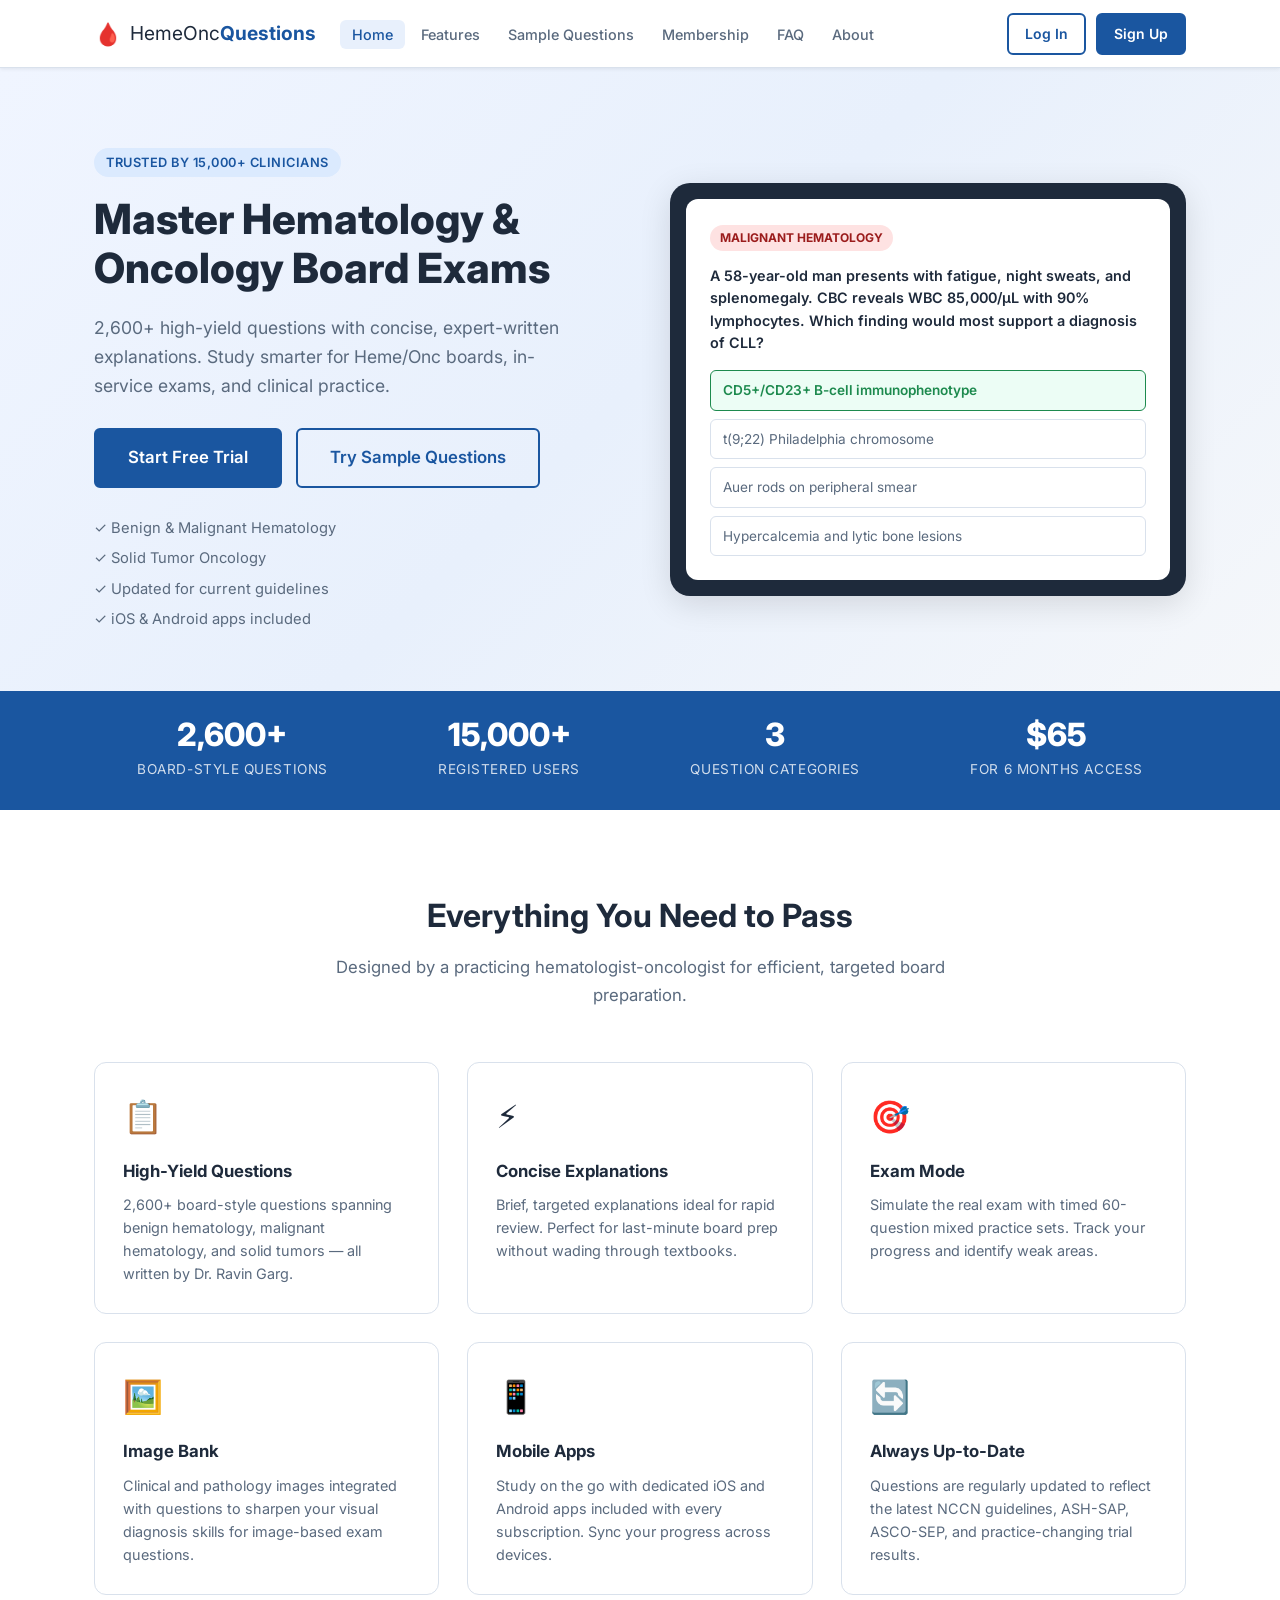
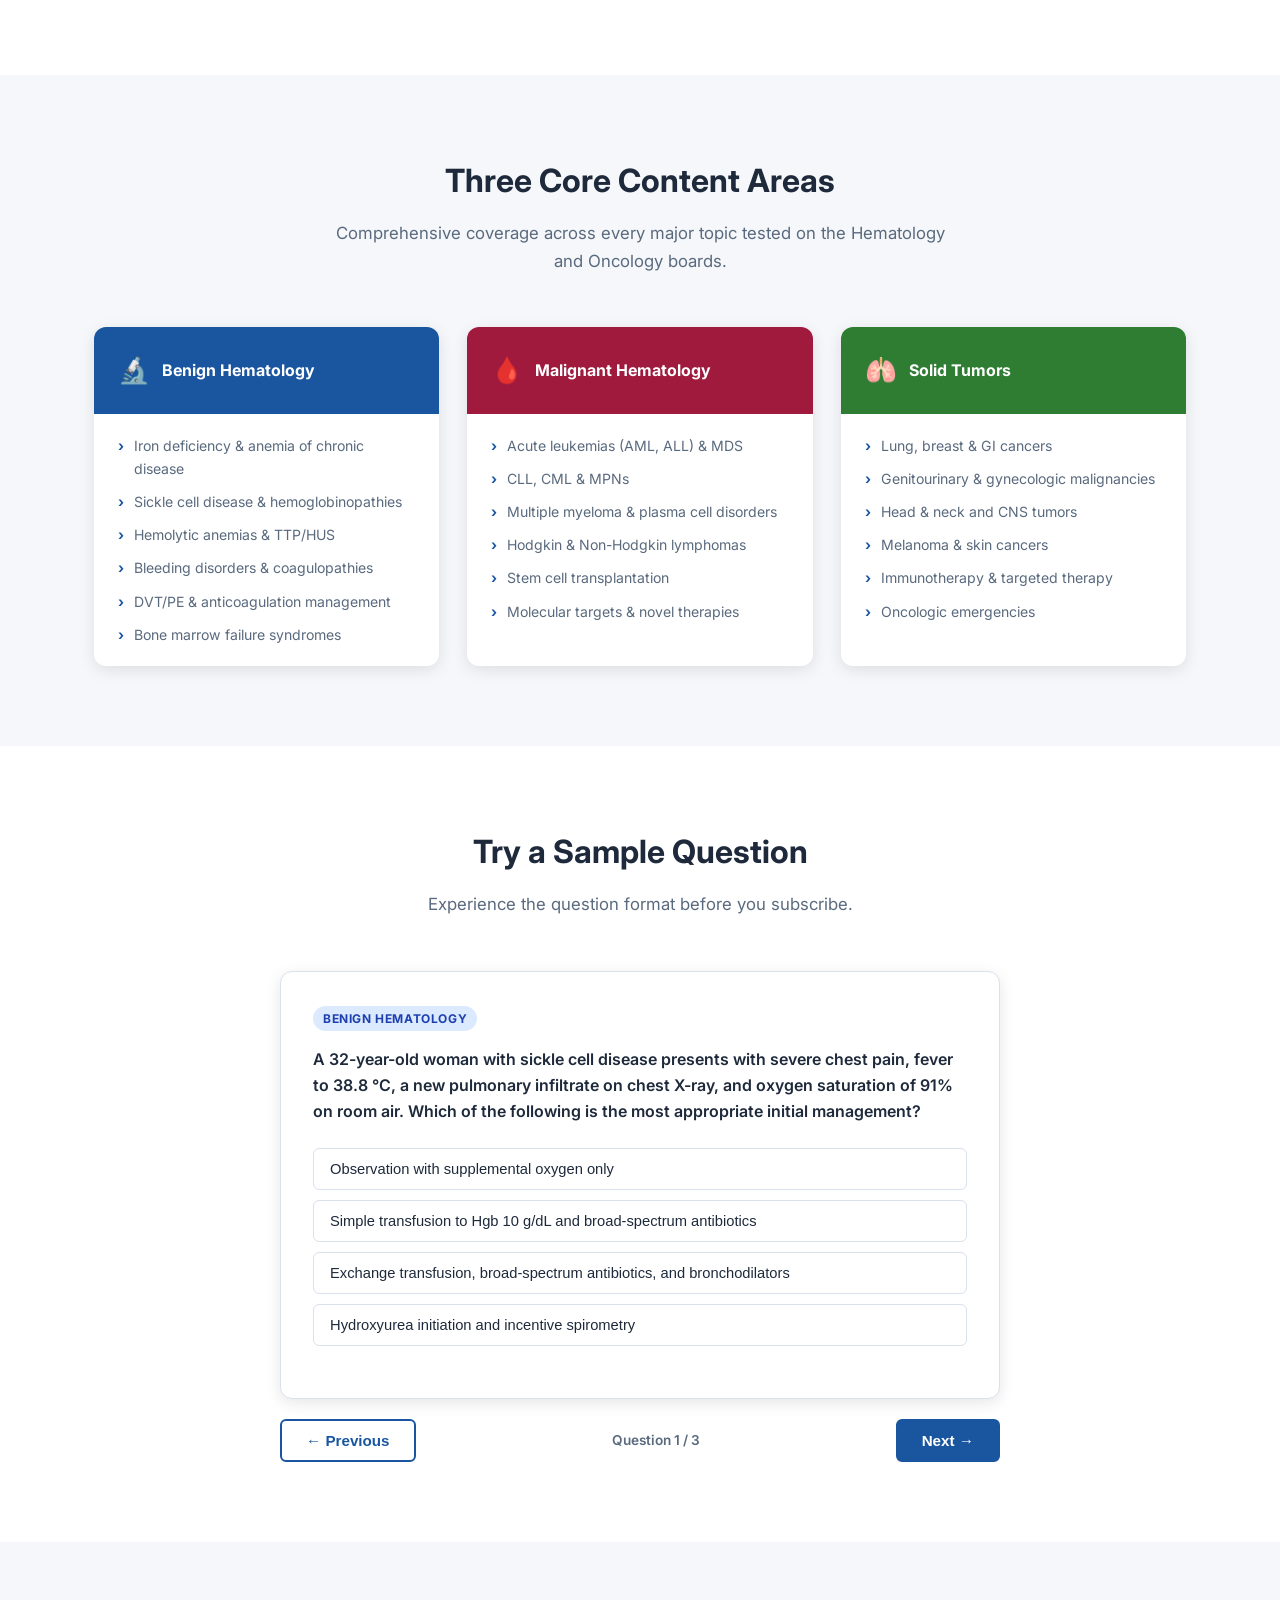
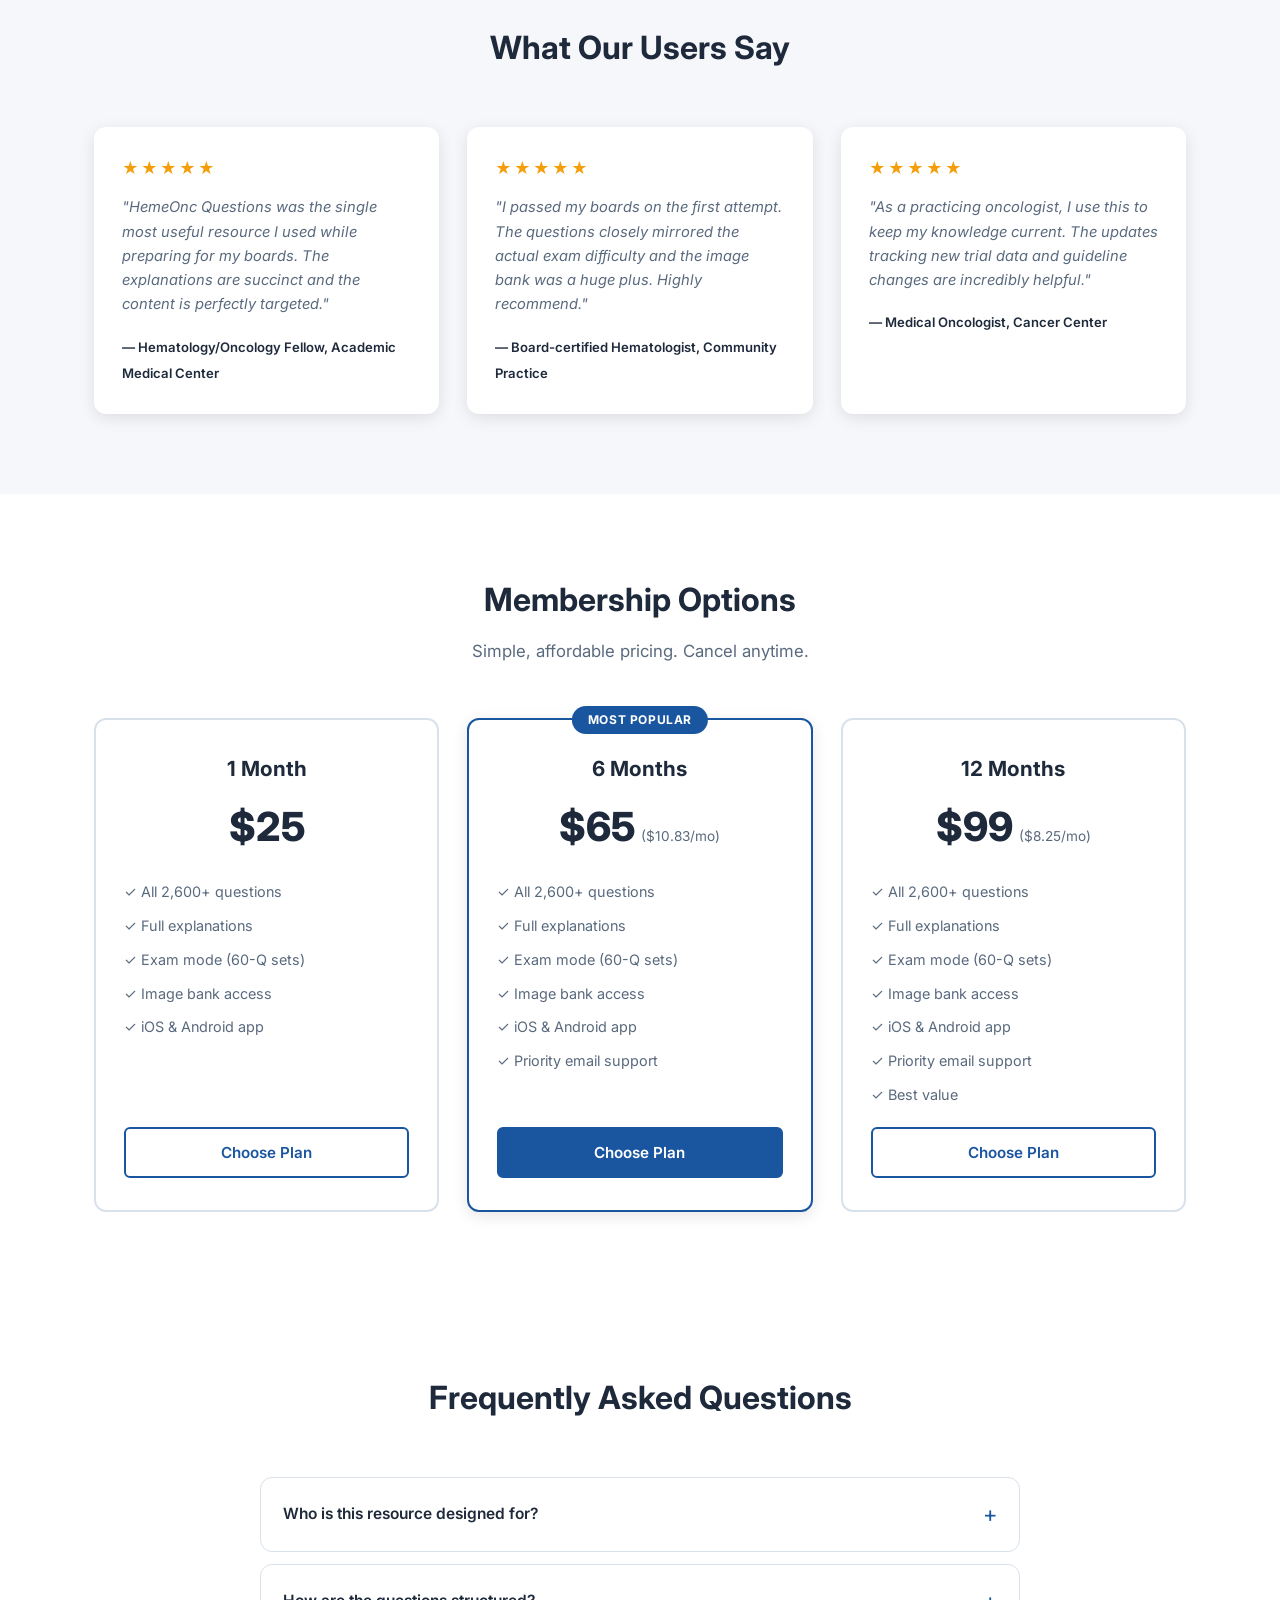
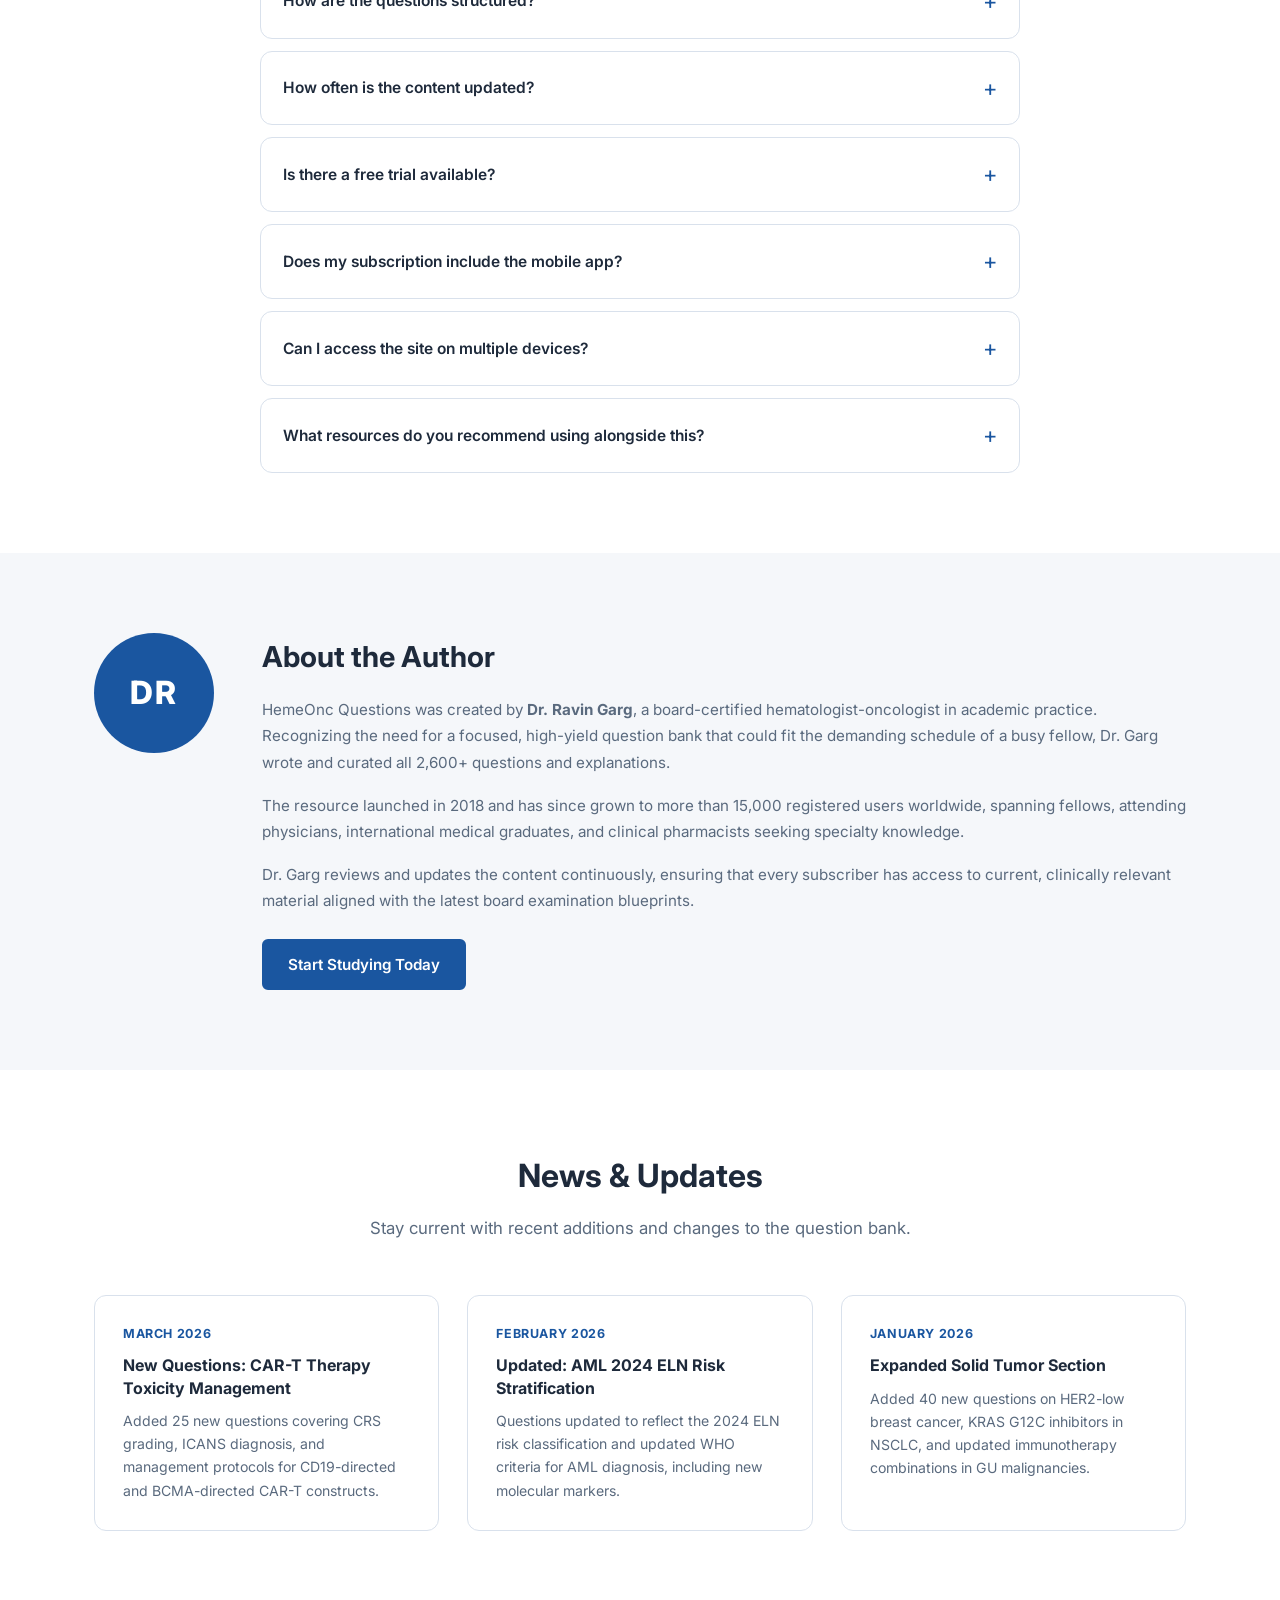
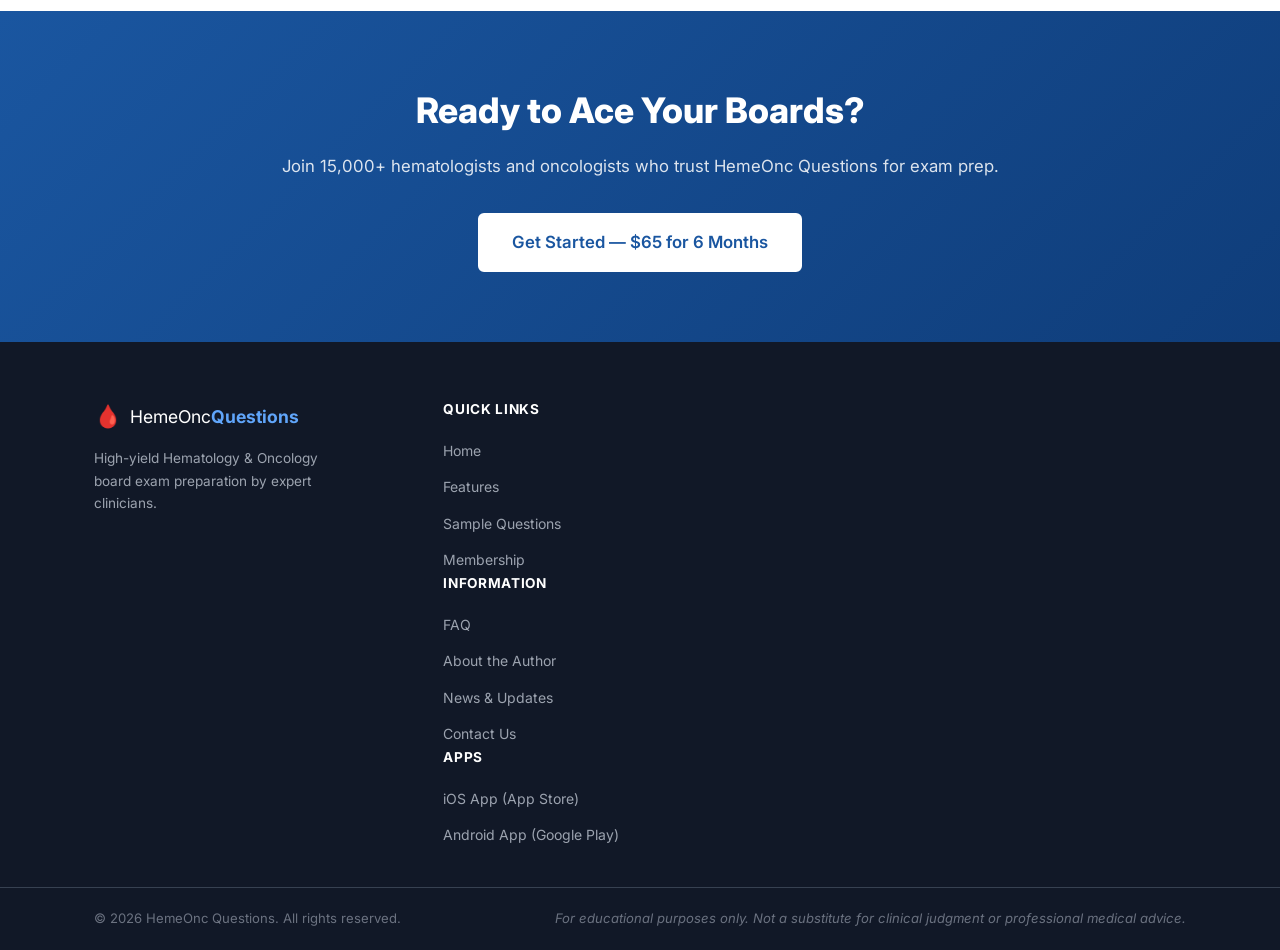
==== index.html @ 936b743a "Build static HemeOnc Questions website (index.html, CSS, JS) Co-authored-by: NARESHARADHYULA <903460" ====
<!DOCTYPE html>
<html lang="en">
<head>
  <meta charset="UTF-8" />
  <meta name="viewport" content="width=device-width, initial-scale=1.0" />
  <meta name="description" content="High-yield Hematology & Oncology board exam questions with concise explanations. Trusted by thousands of fellows and clinicians worldwide." />
  <title>HemeOnc Questions – Board Exam Prep</title>
  <link rel="stylesheet" href="css/styles.css" />
  <link rel="preconnect" href="https://fonts.googleapis.com" />
  <link href="https://fonts.googleapis.com/css2?family=Inter:wght@400;500;600;700&display=swap" rel="stylesheet" />
</head>
<body>

  <!-- ===== NAVIGATION ===== -->
  <header class="site-header" id="site-header">
    <div class="container nav-container">
      <a href="#home" class="logo">
        <span class="logo-icon">🩸</span>
        <span class="logo-text">HemeOnc<strong>Questions</strong></span>
      </a>
      <nav class="main-nav" id="main-nav" aria-label="Main navigation">
        <ul>
          <li><a href="#home" class="nav-link active">Home</a></li>
          <li><a href="#features" class="nav-link">Features</a></li>
          <li><a href="#sample" class="nav-link">Sample Questions</a></li>
          <li><a href="#pricing" class="nav-link">Membership</a></li>
          <li><a href="#faq" class="nav-link">FAQ</a></li>
          <li><a href="#about" class="nav-link">About</a></li>
        </ul>
      </nav>
      <div class="nav-actions">
        <a href="#pricing" class="btn btn-outline btn-sm">Log In</a>
        <a href="#pricing" class="btn btn-primary btn-sm">Sign Up</a>
      </div>
      <button class="hamburger" id="hamburger" aria-label="Toggle navigation" aria-expanded="false">
        <span></span><span></span><span></span>
      </button>
    </div>
  </header>

  <!-- ===== HERO ===== -->
  <section class="hero" id="home">
    <div class="container hero-inner">
      <div class="hero-text">
        <span class="badge">Trusted by 15,000+ clinicians</span>
        <h1>Master Hematology &amp; Oncology Board Exams</h1>
        <p class="hero-sub">
          2,600+ high-yield questions with concise, expert-written explanations.
          Study smarter for Heme/Onc boards, in-service exams, and clinical practice.
        </p>
        <div class="hero-cta">
          <a href="#pricing" class="btn btn-primary btn-lg">Start Free Trial</a>
          <a href="#sample" class="btn btn-outline btn-lg">Try Sample Questions</a>
        </div>
        <ul class="hero-bullets">
          <li>✓ Benign &amp; Malignant Hematology</li>
          <li>✓ Solid Tumor Oncology</li>
          <li>✓ Updated for current guidelines</li>
          <li>✓ iOS &amp; Android apps included</li>
        </ul>
      </div>
      <div class="hero-image">
        <div class="mock-device">
          <div class="mock-screen">
            <div class="mock-question-card">
              <span class="mock-tag">Malignant Hematology</span>
              <p class="mock-q">A 58-year-old man presents with fatigue, night sweats, and splenomegaly. CBC reveals WBC 85,000/μL with 90% lymphocytes. Which finding would most support a diagnosis of CLL?</p>
              <ul class="mock-choices">
                <li class="correct">CD5+/CD23+ B-cell immunophenotype</li>
                <li>t(9;22) Philadelphia chromosome</li>
                <li>Auer rods on peripheral smear</li>
                <li>Hypercalcemia and lytic bone lesions</li>
              </ul>
            </div>
          </div>
        </div>
      </div>
    </div>
  </section>

  <!-- ===== STATS BAR ===== -->
  <div class="stats-bar">
    <div class="container stats-inner">
      <div class="stat-item">
        <span class="stat-num">2,600+</span>
        <span class="stat-label">Board-style questions</span>
      </div>
      <div class="stat-item">
        <span class="stat-num">15,000+</span>
        <span class="stat-label">Registered users</span>
      </div>
      <div class="stat-item">
        <span class="stat-num">3</span>
        <span class="stat-label">Question categories</span>
      </div>
      <div class="stat-item">
        <span class="stat-num">$65</span>
        <span class="stat-label">For 6 months access</span>
      </div>
    </div>
  </div>

  <!-- ===== FEATURES ===== -->
  <section class="section features" id="features">
    <div class="container">
      <div class="section-header">
        <h2>Everything You Need to Pass</h2>
        <p>Designed by a practicing hematologist-oncologist for efficient, targeted board preparation.</p>
      </div>
      <div class="features-grid">
        <div class="feature-card">
          <div class="feature-icon">📋</div>
          <h3>High-Yield Questions</h3>
          <p>2,600+ board-style questions spanning benign hematology, malignant hematology, and solid tumors — all written by Dr. Ravin Garg.</p>
        </div>
        <div class="feature-card">
          <div class="feature-icon">⚡</div>
          <h3>Concise Explanations</h3>
          <p>Brief, targeted explanations ideal for rapid review. Perfect for last-minute board prep without wading through textbooks.</p>
        </div>
        <div class="feature-card">
          <div class="feature-icon">🎯</div>
          <h3>Exam Mode</h3>
          <p>Simulate the real exam with timed 60-question mixed practice sets. Track your progress and identify weak areas.</p>
        </div>
        <div class="feature-card">
          <div class="feature-icon">🖼️</div>
          <h3>Image Bank</h3>
          <p>Clinical and pathology images integrated with questions to sharpen your visual diagnosis skills for image-based exam questions.</p>
        </div>
        <div class="feature-card">
          <div class="feature-icon">📱</div>
          <h3>Mobile Apps</h3>
          <p>Study on the go with dedicated iOS and Android apps included with every subscription. Sync your progress across devices.</p>
        </div>
        <div class="feature-card">
          <div class="feature-icon">🔄</div>
          <h3>Always Up-to-Date</h3>
          <p>Questions are regularly updated to reflect the latest NCCN guidelines, ASH-SAP, ASCO-SEP, and practice-changing trial results.</p>
        </div>
      </div>
    </div>
  </section>

  <!-- ===== CATEGORIES ===== -->
  <section class="section categories bg-light">
    <div class="container">
      <div class="section-header">
        <h2>Three Core Content Areas</h2>
        <p>Comprehensive coverage across every major topic tested on the Hematology and Oncology boards.</p>
      </div>
      <div class="categories-grid">
        <div class="category-card">
          <div class="category-header cat-benign">
            <span class="cat-icon">🔬</span>
            <h3>Benign Hematology</h3>
          </div>
          <ul class="cat-topics">
            <li>Iron deficiency &amp; anemia of chronic disease</li>
            <li>Sickle cell disease &amp; hemoglobinopathies</li>
            <li>Hemolytic anemias &amp; TTP/HUS</li>
            <li>Bleeding disorders &amp; coagulopathies</li>
            <li>DVT/PE &amp; anticoagulation management</li>
            <li>Bone marrow failure syndromes</li>
          </ul>
        </div>
        <div class="category-card">
          <div class="category-header cat-malignant">
            <span class="cat-icon">🩸</span>
            <h3>Malignant Hematology</h3>
          </div>
          <ul class="cat-topics">
            <li>Acute leukemias (AML, ALL) &amp; MDS</li>
            <li>CLL, CML &amp; MPNs</li>
            <li>Multiple myeloma &amp; plasma cell disorders</li>
            <li>Hodgkin &amp; Non-Hodgkin lymphomas</li>
            <li>Stem cell transplantation</li>
            <li>Molecular targets &amp; novel therapies</li>
          </ul>
        </div>
        <div class="category-card">
          <div class="category-header cat-solid">
            <span class="cat-icon">🫁</span>
            <h3>Solid Tumors</h3>
          </div>
          <ul class="cat-topics">
            <li>Lung, breast &amp; GI cancers</li>
            <li>Genitourinary &amp; gynecologic malignancies</li>
            <li>Head &amp; neck and CNS tumors</li>
            <li>Melanoma &amp; skin cancers</li>
            <li>Immunotherapy &amp; targeted therapy</li>
            <li>Oncologic emergencies</li>
          </ul>
        </div>
      </div>
    </div>
  </section>

  <!-- ===== SAMPLE QUIZ ===== -->
  <section class="section sample-quiz" id="sample">
    <div class="container">
      <div class="section-header">
        <h2>Try a Sample Question</h2>
        <p>Experience the question format before you subscribe.</p>
      </div>
      <div class="quiz-wrapper">
        <div class="quiz-card" id="quiz-card">
          <!-- Questions are rendered by JS -->
        </div>
        <div class="quiz-nav">
          <button class="btn btn-outline" id="prev-btn" disabled>← Previous</button>
          <span class="quiz-counter" id="quiz-counter">Question 1 / 3</span>
          <button class="btn btn-primary" id="next-btn">Next →</button>
        </div>
      </div>
    </div>
  </section>

  <!-- ===== TESTIMONIALS ===== -->
  <section class="section testimonials bg-light">
    <div class="container">
      <div class="section-header">
        <h2>What Our Users Say</h2>
      </div>
      <div class="testimonials-grid">
        <div class="testimonial-card">
          <div class="stars">★★★★★</div>
          <p>"HemeOnc Questions was the single most useful resource I used while preparing for my boards. The explanations are succinct and the content is perfectly targeted."</p>
          <cite>— Hematology/Oncology Fellow, Academic Medical Center</cite>
        </div>
        <div class="testimonial-card">
          <div class="stars">★★★★★</div>
          <p>"I passed my boards on the first attempt. The questions closely mirrored the actual exam difficulty and the image bank was a huge plus. Highly recommend."</p>
          <cite>— Board-certified Hematologist, Community Practice</cite>
        </div>
        <div class="testimonial-card">
          <div class="stars">★★★★★</div>
          <p>"As a practicing oncologist, I use this to keep my knowledge current. The updates tracking new trial data and guideline changes are incredibly helpful."</p>
          <cite>— Medical Oncologist, Cancer Center</cite>
        </div>
      </div>
    </div>
  </section>

  <!-- ===== PRICING ===== -->
  <section class="section pricing" id="pricing">
    <div class="container">
      <div class="section-header">
        <h2>Membership Options</h2>
        <p>Simple, affordable pricing. Cancel anytime.</p>
      </div>
      <div class="pricing-grid">
        <div class="pricing-card">
          <div class="pricing-header">
            <h3>1 Month</h3>
            <div class="price"><span class="price-amount">$25</span></div>
          </div>
          <ul class="pricing-features">
            <li>✓ All 2,600+ questions</li>
            <li>✓ Full explanations</li>
            <li>✓ Exam mode (60-Q sets)</li>
            <li>✓ Image bank access</li>
            <li>✓ iOS &amp; Android app</li>
          </ul>
          <a href="#" class="btn btn-outline btn-block">Choose Plan</a>
        </div>
        <div class="pricing-card pricing-featured">
          <div class="pricing-badge">Most Popular</div>
          <div class="pricing-header">
            <h3>6 Months</h3>
            <div class="price">
              <span class="price-amount">$65</span>
              <span class="price-note">($10.83/mo)</span>
            </div>
          </div>
          <ul class="pricing-features">
            <li>✓ All 2,600+ questions</li>
            <li>✓ Full explanations</li>
            <li>✓ Exam mode (60-Q sets)</li>
            <li>✓ Image bank access</li>
            <li>✓ iOS &amp; Android app</li>
            <li>✓ Priority email support</li>
          </ul>
          <a href="#" class="btn btn-primary btn-block">Choose Plan</a>
        </div>
        <div class="pricing-card">
          <div class="pricing-header">
            <h3>12 Months</h3>
            <div class="price">
              <span class="price-amount">$99</span>
              <span class="price-note">($8.25/mo)</span>
            </div>
          </div>
          <ul class="pricing-features">
            <li>✓ All 2,600+ questions</li>
            <li>✓ Full explanations</li>
            <li>✓ Exam mode (60-Q sets)</li>
            <li>✓ Image bank access</li>
            <li>✓ iOS &amp; Android app</li>
            <li>✓ Priority email support</li>
            <li>✓ Best value</li>
          </ul>
          <a href="#" class="btn btn-outline btn-block">Choose Plan</a>
        </div>
      </div>
    </div>
  </section>

  <!-- ===== FAQ ===== -->
  <section class="section faq" id="faq">
    <div class="container">
      <div class="section-header">
        <h2>Frequently Asked Questions</h2>
      </div>
      <div class="faq-list">
        <details class="faq-item">
          <summary>Who is this resource designed for?</summary>
          <p>HemeOnc Questions is designed for hematology/oncology fellows preparing for their boards, residents studying for in-service exams, and practicing clinicians who want to stay current. It is also useful for internal medicine physicians who want to strengthen their hematology and oncology knowledge.</p>
        </details>
        <details class="faq-item">
          <summary>How are the questions structured?</summary>
          <p>Questions are written in a board-style clinical vignette format with four answer choices. Each question is followed by a concise explanation covering the correct answer and key teaching points. Questions are tagged by category (benign hematology, malignant hematology, solid tumors) and difficulty level.</p>
        </details>
        <details class="faq-item">
          <summary>How often is the content updated?</summary>
          <p>The question bank is updated regularly to reflect new FDA approvals, updated NCCN guidelines, ASH/ASCO consensus statements, and landmark clinical trial results. Subscribers always have access to the most current content.</p>
        </details>
        <details class="faq-item">
          <summary>Is there a free trial available?</summary>
          <p>Yes! You can access a selection of sample questions without creating an account. To access the full question bank, choose one of our membership plans above. We do not offer refunds, so we encourage you to try the sample questions first.</p>
        </details>
        <details class="faq-item">
          <summary>Does my subscription include the mobile app?</summary>
          <p>Yes. Every paid subscription includes access to our iOS and Android mobile apps at no extra charge. Simply download the app and log in with your account credentials.</p>
        </details>
        <details class="faq-item">
          <summary>Can I access the site on multiple devices?</summary>
          <p>Yes. Your account can be used on any web browser as well as our mobile apps. Your progress and bookmarks sync across all devices automatically.</p>
        </details>
        <details class="faq-item">
          <summary>What resources do you recommend using alongside this?</summary>
          <p>We recommend using HemeOnc Questions alongside ASCO-SEP, ASH-SAP, and NCCN guidelines for comprehensive board preparation. Our resource is designed to complement these materials with focused, high-yield question practice.</p>
        </details>
      </div>
    </div>
  </section>

  <!-- ===== ABOUT ===== -->
  <section class="section about bg-light" id="about">
    <div class="container about-inner">
      <div class="about-avatar">
        <div class="avatar-circle">DR</div>
      </div>
      <div class="about-text">
        <h2>About the Author</h2>
        <p>
          HemeOnc Questions was created by <strong>Dr. Ravin Garg</strong>, a board-certified hematologist-oncologist
          in academic practice. Recognizing the need for a focused, high-yield question bank that could fit the
          demanding schedule of a busy fellow, Dr. Garg wrote and curated all 2,600+ questions and explanations.
        </p>
        <p>
          The resource launched in 2018 and has since grown to more than 15,000 registered users worldwide,
          spanning fellows, attending physicians, international medical graduates, and clinical pharmacists seeking
          specialty knowledge.
        </p>
        <p>
          Dr. Garg reviews and updates the content continuously, ensuring that every subscriber has access to
          current, clinically relevant material aligned with the latest board examination blueprints.
        </p>
        <a href="#pricing" class="btn btn-primary">Start Studying Today</a>
      </div>
    </div>
  </section>

  <!-- ===== NEWS / UPDATES ===== -->
  <section class="section news" id="news">
    <div class="container">
      <div class="section-header">
        <h2>News &amp; Updates</h2>
        <p>Stay current with recent additions and changes to the question bank.</p>
      </div>
      <div class="news-grid">
        <article class="news-card">
          <span class="news-date">March 2026</span>
          <h3>New Questions: CAR-T Therapy Toxicity Management</h3>
          <p>Added 25 new questions covering CRS grading, ICANS diagnosis, and management protocols for CD19-directed and BCMA-directed CAR-T constructs.</p>
        </article>
        <article class="news-card">
          <span class="news-date">February 2026</span>
          <h3>Updated: AML 2024 ELN Risk Stratification</h3>
          <p>Questions updated to reflect the 2024 ELN risk classification and updated WHO criteria for AML diagnosis, including new molecular markers.</p>
        </article>
        <article class="news-card">
          <span class="news-date">January 2026</span>
          <h3>Expanded Solid Tumor Section</h3>
          <p>Added 40 new questions on HER2-low breast cancer, KRAS G12C inhibitors in NSCLC, and updated immunotherapy combinations in GU malignancies.</p>
        </article>
      </div>
    </div>
  </section>

  <!-- ===== CTA BANNER ===== -->
  <section class="cta-banner">
    <div class="container cta-inner">
      <h2>Ready to Ace Your Boards?</h2>
      <p>Join 15,000+ hematologists and oncologists who trust HemeOnc Questions for exam prep.</p>
      <a href="#pricing" class="btn btn-white btn-lg">Get Started — $65 for 6 Months</a>
    </div>
  </section>

  <!-- ===== FOOTER ===== -->
  <footer class="site-footer">
    <div class="container footer-inner">
      <div class="footer-brand">
        <a href="#home" class="logo">
          <span class="logo-icon">🩸</span>
          <span class="logo-text">HemeOnc<strong>Questions</strong></span>
        </a>
        <p>High-yield Hematology &amp; Oncology board exam preparation by expert clinicians.</p>
      </div>
      <div class="footer-links">
        <div class="footer-col">
          <h4>Quick Links</h4>
          <ul>
            <li><a href="#home">Home</a></li>
            <li><a href="#features">Features</a></li>
            <li><a href="#sample">Sample Questions</a></li>
            <li><a href="#pricing">Membership</a></li>
          </ul>
        </div>
        <div class="footer-col">
          <h4>Information</h4>
          <ul>
            <li><a href="#faq">FAQ</a></li>
            <li><a href="#about">About the Author</a></li>
            <li><a href="#news">News &amp; Updates</a></li>
            <li><a href="#">Contact Us</a></li>
          </ul>
        </div>
        <div class="footer-col">
          <h4>Apps</h4>
          <ul>
            <li><a href="#">iOS App (App Store)</a></li>
            <li><a href="#">Android App (Google Play)</a></li>
          </ul>
        </div>
      </div>
    </div>
    <div class="footer-bottom">
      <div class="container">
        <p>&copy; 2026 HemeOnc Questions. All rights reserved.</p>
        <p class="footer-disclaimer">For educational purposes only. Not a substitute for clinical judgment or professional medical advice.</p>
      </div>
    </div>
  </footer>

  <script src="js/main.js"></script>
</body>
</html>
---- css/styles.css ----
/* =========================================================
   HemeOnc Questions – Main Stylesheet
   ========================================================= */

/* ----- CSS Variables ----- */
:root {
  --color-primary:    #1a56a0;
  --color-primary-dk: #134080;
  --color-accent:     #e8462a;
  --color-bg:         #ffffff;
  --color-bg-light:   #f5f7fa;
  --color-text:       #1e2a3b;
  --color-text-muted: #5a6a7e;
  --color-border:     #d9e1ec;
  --color-success:    #1d8a4e;
  --color-cat-benign:    #1a56a0;
  --color-cat-malignant: #a01a3e;
  --color-cat-solid:     #2e7d32;

  --radius-sm:  6px;
  --radius-md: 12px;
  --radius-lg: 20px;

  --shadow-sm: 0 1px 4px rgba(0,0,0,.08);
  --shadow-md: 0 4px 16px rgba(0,0,0,.10);
  --shadow-lg: 0 8px 32px rgba(0,0,0,.12);

  --font-sans: 'Inter', system-ui, -apple-system, sans-serif;
  --container: 1140px;
  --header-h: 68px;
}

/* ----- Reset & Base ----- */
*, *::before, *::after { box-sizing: border-box; margin: 0; padding: 0; }

html {
  scroll-behavior: smooth;
  scroll-padding-top: var(--header-h);
}

body {
  font-family: var(--font-sans);
  font-size: 16px;
  line-height: 1.65;
  color: var(--color-text);
  background: var(--color-bg);
}

img { max-width: 100%; height: auto; display: block; }
a  { color: var(--color-primary); text-decoration: none; }
a:hover { text-decoration: underline; }
ul { list-style: none; }

/* ----- Utility ----- */
.container {
  max-width: var(--container);
  margin: 0 auto;
  padding: 0 24px;
}
.bg-light { background: var(--color-bg-light); }

.section {
  padding: 80px 0;
}
.section-header {
  text-align: center;
  max-width: 640px;
  margin: 0 auto 52px;
}
.section-header h2 {
  font-size: 2rem;
  font-weight: 700;
  color: var(--color-text);
  margin-bottom: 12px;
}
.section-header p {
  color: var(--color-text-muted);
  font-size: 1.05rem;
}

/* ----- Buttons ----- */
.btn {
  display: inline-block;
  padding: 11px 24px;
  border-radius: var(--radius-sm);
  font-size: 0.95rem;
  font-weight: 600;
  cursor: pointer;
  transition: background .18s, color .18s, border-color .18s, box-shadow .18s;
  border: 2px solid transparent;
  text-decoration: none;
  white-space: nowrap;
}
.btn:hover { text-decoration: none; }

.btn-primary {
  background: var(--color-primary);
  color: #fff;
  border-color: var(--color-primary);
}
.btn-primary:hover {
  background: var(--color-primary-dk);
  border-color: var(--color-primary-dk);
  color: #fff;
}

.btn-outline {
  background: transparent;
  color: var(--color-primary);
  border-color: var(--color-primary);
}
.btn-outline:hover {
  background: var(--color-primary);
  color: #fff;
}

.btn-white {
  background: #fff;
  color: var(--color-primary);
  border-color: #fff;
}
.btn-white:hover {
  background: #e8f0fc;
}

.btn-sm { padding: 7px 16px; font-size: 0.875rem; }
.btn-lg { padding: 14px 32px; font-size: 1.05rem; }
.btn-block { width: 100%; text-align: center; display: block; }

/* ============================================================
   HEADER / NAV
   ============================================================ */
.site-header {
  position: sticky;
  top: 0;
  z-index: 1000;
  height: var(--header-h);
  background: #fff;
  border-bottom: 1px solid var(--color-border);
  box-shadow: var(--shadow-sm);
}

.nav-container {
  display: flex;
  align-items: center;
  height: var(--header-h);
  gap: 24px;
}

/* Logo */
.logo {
  display: flex;
  align-items: center;
  gap: 8px;
  font-size: 1.2rem;
  color: var(--color-text);
  text-decoration: none;
  flex-shrink: 0;
}
.logo:hover { text-decoration: none; }
.logo-icon { font-size: 1.4rem; }
.logo-text strong { color: var(--color-primary); }

/* Nav links */
.main-nav { flex: 1; }
.main-nav ul {
  display: flex;
  gap: 4px;
  align-items: center;
}
.nav-link {
  padding: 6px 12px;
  border-radius: var(--radius-sm);
  font-size: 0.9rem;
  font-weight: 500;
  color: var(--color-text-muted);
  text-decoration: none;
  transition: color .18s, background .18s;
}
.nav-link:hover,
.nav-link.active {
  color: var(--color-primary);
  background: #e8f0fc;
}

.nav-actions {
  display: flex;
  gap: 10px;
  flex-shrink: 0;
}

/* Hamburger */
.hamburger {
  display: none;
  flex-direction: column;
  gap: 5px;
  background: none;
  border: none;
  cursor: pointer;
  padding: 6px;
  margin-left: auto;
}
.hamburger span {
  display: block;
  width: 24px;
  height: 2px;
  background: var(--color-text);
  border-radius: 2px;
  transition: transform .3s, opacity .3s;
}
.hamburger.open span:nth-child(1) { transform: translateY(7px) rotate(45deg); }
.hamburger.open span:nth-child(2) { opacity: 0; }
.hamburger.open span:nth-child(3) { transform: translateY(-7px) rotate(-45deg); }

/* ============================================================
   HERO
   ============================================================ */
.hero {
  padding: 80px 0 60px;
  background: linear-gradient(135deg, #f0f5ff 0%, #e8f0fc 50%, #f5f7fa 100%);
}

.hero-inner {
  display: grid;
  grid-template-columns: 1fr 1fr;
  gap: 60px;
  align-items: center;
}

.hero-text .badge {
  display: inline-block;
  background: #dbeafe;
  color: var(--color-primary);
  font-size: 0.8rem;
  font-weight: 600;
  padding: 4px 12px;
  border-radius: 999px;
  text-transform: uppercase;
  letter-spacing: 0.04em;
  margin-bottom: 18px;
}

.hero-text h1 {
  font-size: 2.6rem;
  font-weight: 800;
  line-height: 1.18;
  color: var(--color-text);
  margin-bottom: 20px;
}

.hero-sub {
  font-size: 1.1rem;
  color: var(--color-text-muted);
  margin-bottom: 28px;
  max-width: 480px;
}

.hero-cta {
  display: flex;
  gap: 14px;
  flex-wrap: wrap;
  margin-bottom: 28px;
}

.hero-bullets {
  display: flex;
  flex-direction: column;
  gap: 6px;
}
.hero-bullets li {
  font-size: 0.92rem;
  color: var(--color-text-muted);
}
.hero-bullets li::before { content: ''; }

/* Mock device */
.mock-device {
  background: #1e2a3b;
  border-radius: var(--radius-lg);
  padding: 16px;
  box-shadow: var(--shadow-lg);
}
.mock-screen {
  background: #fff;
  border-radius: var(--radius-md);
  padding: 24px;
}
.mock-question-card .mock-tag {
  display: inline-block;
  background: #fee2e2;
  color: #9b1c1c;
  font-size: 0.75rem;
  font-weight: 700;
  padding: 3px 10px;
  border-radius: 999px;
  text-transform: uppercase;
  margin-bottom: 14px;
}
.mock-q {
  font-size: 0.9rem;
  font-weight: 600;
  color: var(--color-text);
  margin-bottom: 16px;
  line-height: 1.55;
}
.mock-choices {
  display: flex;
  flex-direction: column;
  gap: 8px;
}
.mock-choices li {
  font-size: 0.85rem;
  padding: 8px 12px;
  border: 1.5px solid var(--color-border);
  border-radius: var(--radius-sm);
  color: var(--color-text-muted);
  cursor: default;
}
.mock-choices li.correct {
  border-color: var(--color-success);
  background: #ecfdf5;
  color: var(--color-success);
  font-weight: 600;
}

/* ============================================================
   STATS BAR
   ============================================================ */
.stats-bar {
  background: var(--color-primary);
  padding: 28px 0;
}
.stats-inner {
  display: flex;
  justify-content: space-around;
  gap: 24px;
  flex-wrap: wrap;
}
.stat-item {
  text-align: center;
  color: #fff;
}
.stat-num {
  display: block;
  font-size: 2rem;
  font-weight: 800;
  line-height: 1;
  margin-bottom: 4px;
}
.stat-label {
  font-size: 0.85rem;
  opacity: 0.8;
  text-transform: uppercase;
  letter-spacing: 0.04em;
}

/* ============================================================
   FEATURES
   ============================================================ */
.features-grid {
  display: grid;
  grid-template-columns: repeat(3, 1fr);
  gap: 28px;
}
.feature-card {
  background: #fff;
  border: 1px solid var(--color-border);
  border-radius: var(--radius-md);
  padding: 28px;
  transition: box-shadow .2s, transform .2s;
}
.feature-card:hover {
  box-shadow: var(--shadow-md);
  transform: translateY(-2px);
}
.feature-icon {
  font-size: 2rem;
  margin-bottom: 14px;
}
.feature-card h3 {
  font-size: 1.05rem;
  font-weight: 700;
  margin-bottom: 8px;
}
.feature-card p {
  font-size: 0.9rem;
  color: var(--color-text-muted);
  line-height: 1.6;
}

/* ============================================================
   CATEGORIES
   ============================================================ */
.categories-grid {
  display: grid;
  grid-template-columns: repeat(3, 1fr);
  gap: 28px;
}
.category-card {
  background: #fff;
  border-radius: var(--radius-md);
  box-shadow: var(--shadow-md);
  overflow: hidden;
}
.category-header {
  display: flex;
  align-items: center;
  gap: 12px;
  padding: 22px 24px;
  color: #fff;
}
.cat-benign    { background: var(--color-cat-benign); }
.cat-malignant { background: var(--color-cat-malignant); }
.cat-solid     { background: var(--color-cat-solid); }
.cat-icon { font-size: 1.6rem; }
.category-header h3 { font-size: 1rem; font-weight: 700; }
.cat-topics {
  padding: 20px 24px;
  display: flex;
  flex-direction: column;
  gap: 10px;
}
.cat-topics li {
  font-size: 0.88rem;
  color: var(--color-text-muted);
  padding-left: 16px;
  position: relative;
}
.cat-topics li::before {
  content: '›';
  position: absolute;
  left: 0;
  color: var(--color-primary);
  font-weight: 700;
}

/* ============================================================
   SAMPLE QUIZ
   ============================================================ */
.quiz-wrapper {
  max-width: 720px;
  margin: 0 auto;
}
.quiz-card {
  background: #fff;
  border: 1px solid var(--color-border);
  border-radius: var(--radius-md);
  padding: 32px;
  box-shadow: var(--shadow-md);
  min-height: 340px;
}

.quiz-category {
  display: inline-block;
  font-size: 0.75rem;
  font-weight: 700;
  text-transform: uppercase;
  letter-spacing: 0.05em;
  padding: 3px 10px;
  border-radius: 999px;
  margin-bottom: 16px;
}
.quiz-question {
  font-size: 1rem;
  font-weight: 600;
  line-height: 1.6;
  color: var(--color-text);
  margin-bottom: 24px;
}
.quiz-choices {
  display: flex;
  flex-direction: column;
  gap: 10px;
  margin-bottom: 20px;
}
.quiz-choice {
  padding: 12px 16px;
  border: 1.5px solid var(--color-border);
  border-radius: var(--radius-sm);
  cursor: pointer;
  font-size: 0.92rem;
  color: var(--color-text);
  text-align: left;
  background: #fff;
  transition: border-color .18s, background .18s;
  width: 100%;
}
.quiz-choice:hover:not(:disabled) {
  border-color: var(--color-primary);
  background: #e8f0fc;
}
.quiz-choice.correct-ans {
  border-color: var(--color-success);
  background: #ecfdf5;
  color: var(--color-success);
  font-weight: 600;
}
.quiz-choice.wrong-ans {
  border-color: var(--color-accent);
  background: #fef2f2;
  color: var(--color-accent);
}
.quiz-explanation {
  background: var(--color-bg-light);
  border-left: 4px solid var(--color-primary);
  border-radius: 0 var(--radius-sm) var(--radius-sm) 0;
  padding: 14px 18px;
  font-size: 0.88rem;
  color: var(--color-text-muted);
  line-height: 1.6;
  display: none;
}
.quiz-explanation.visible { display: block; }

.quiz-nav {
  display: flex;
  align-items: center;
  justify-content: space-between;
  margin-top: 20px;
}
.quiz-counter {
  font-size: 0.85rem;
  font-weight: 600;
  color: var(--color-text-muted);
}

/* ============================================================
   TESTIMONIALS
   ============================================================ */
.testimonials-grid {
  display: grid;
  grid-template-columns: repeat(3, 1fr);
  gap: 28px;
}
.testimonial-card {
  background: #fff;
  border-radius: var(--radius-md);
  padding: 28px;
  box-shadow: var(--shadow-md);
}
.stars {
  color: #f59e0b;
  font-size: 1rem;
  margin-bottom: 14px;
  letter-spacing: 2px;
}
.testimonial-card p {
  font-size: 0.92rem;
  color: var(--color-text-muted);
  font-style: italic;
  margin-bottom: 16px;
  line-height: 1.65;
}
.testimonial-card cite {
  font-size: 0.82rem;
  font-weight: 600;
  color: var(--color-text);
  font-style: normal;
}

/* ============================================================
   PRICING
   ============================================================ */
.pricing-grid {
  display: grid;
  grid-template-columns: repeat(3, 1fr);
  gap: 28px;
  align-items: stretch;
}
.pricing-card {
  background: #fff;
  border: 2px solid var(--color-border);
  border-radius: var(--radius-md);
  padding: 32px 28px;
  position: relative;
  display: flex;
  flex-direction: column;
  gap: 20px;
  transition: box-shadow .2s;
}
.pricing-card:hover { box-shadow: var(--shadow-md); }

.pricing-featured {
  border-color: var(--color-primary);
  box-shadow: var(--shadow-md);
}
.pricing-badge {
  position: absolute;
  top: -14px;
  left: 50%;
  transform: translateX(-50%);
  background: var(--color-primary);
  color: #fff;
  font-size: 0.75rem;
  font-weight: 700;
  text-transform: uppercase;
  letter-spacing: 0.05em;
  padding: 4px 16px;
  border-radius: 999px;
  white-space: nowrap;
}
.pricing-header { text-align: center; }
.pricing-header h3 {
  font-size: 1.3rem;
  font-weight: 700;
  margin-bottom: 8px;
}
.price { display: flex; align-items: baseline; justify-content: center; gap: 6px; }
.price-amount {
  font-size: 2.5rem;
  font-weight: 800;
  color: var(--color-text);
}
.price-note {
  font-size: 0.85rem;
  color: var(--color-text-muted);
}
.pricing-features {
  display: flex;
  flex-direction: column;
  gap: 10px;
  flex: 1;
}
.pricing-features li {
  font-size: 0.9rem;
  color: var(--color-text-muted);
}

/* ============================================================
   FAQ
   ============================================================ */
.faq-list {
  max-width: 760px;
  margin: 0 auto;
  display: flex;
  flex-direction: column;
  gap: 12px;
}
.faq-item {
  background: #fff;
  border: 1px solid var(--color-border);
  border-radius: var(--radius-md);
  overflow: hidden;
}
.faq-item summary {
  padding: 18px 22px;
  font-size: 0.97rem;
  font-weight: 600;
  cursor: pointer;
  display: flex;
  justify-content: space-between;
  align-items: center;
  list-style: none;
  user-select: none;
}
.faq-item summary::-webkit-details-marker { display: none; }
.faq-item summary::after {
  content: '+';
  font-size: 1.4rem;
  font-weight: 400;
  color: var(--color-primary);
  flex-shrink: 0;
  transition: transform .25s;
}
.faq-item[open] summary::after {
  content: '−';
}
.faq-item p {
  padding: 0 22px 18px;
  font-size: 0.9rem;
  color: var(--color-text-muted);
  line-height: 1.7;
  border-top: 1px solid var(--color-border);
  padding-top: 16px;
}

/* ============================================================
   ABOUT
   ============================================================ */
.about-inner {
  display: flex;
  gap: 48px;
  align-items: flex-start;
}
.about-avatar {
  flex-shrink: 0;
}
.avatar-circle {
  width: 120px;
  height: 120px;
  background: var(--color-primary);
  border-radius: 50%;
  display: flex;
  align-items: center;
  justify-content: center;
  font-size: 2rem;
  font-weight: 800;
  color: #fff;
  letter-spacing: 2px;
}
.about-text h2 {
  font-size: 1.8rem;
  font-weight: 700;
  margin-bottom: 16px;
}
.about-text p {
  font-size: 0.95rem;
  color: var(--color-text-muted);
  margin-bottom: 16px;
  line-height: 1.75;
}
.about-text .btn { margin-top: 8px; }

/* ============================================================
   NEWS
   ============================================================ */
.news-grid {
  display: grid;
  grid-template-columns: repeat(3, 1fr);
  gap: 28px;
}
.news-card {
  background: #fff;
  border: 1px solid var(--color-border);
  border-radius: var(--radius-md);
  padding: 28px;
  transition: box-shadow .2s;
}
.news-card:hover { box-shadow: var(--shadow-md); }
.news-date {
  display: block;
  font-size: 0.78rem;
  font-weight: 700;
  text-transform: uppercase;
  letter-spacing: 0.05em;
  color: var(--color-primary);
  margin-bottom: 10px;
}
.news-card h3 {
  font-size: 1rem;
  font-weight: 700;
  margin-bottom: 10px;
  line-height: 1.4;
}
.news-card p {
  font-size: 0.88rem;
  color: var(--color-text-muted);
  line-height: 1.65;
}

/* ============================================================
   CTA BANNER
   ============================================================ */
.cta-banner {
  background: linear-gradient(135deg, var(--color-primary) 0%, #0f3d7a 100%);
  padding: 70px 0;
}
.cta-inner {
  text-align: center;
  color: #fff;
}
.cta-inner h2 {
  font-size: 2.2rem;
  font-weight: 800;
  margin-bottom: 14px;
}
.cta-inner p {
  font-size: 1.05rem;
  opacity: 0.85;
  margin-bottom: 32px;
}

/* ============================================================
   FOOTER
   ============================================================ */
.site-footer {
  background: #111827;
  color: #d1d5db;
}
.footer-inner {
  padding: 56px 24px 40px;
  display: grid;
  grid-template-columns: 1.4fr 1fr 1fr 1fr;
  gap: 40px;
}
.footer-brand .logo {
  color: #fff;
  font-size: 1.1rem;
  margin-bottom: 12px;
  display: inline-flex;
}
.footer-brand .logo-text strong { color: #60a5fa; }
.footer-brand p {
  font-size: 0.85rem;
  color: #9ca3af;
  line-height: 1.65;
  max-width: 240px;
}
.footer-col h4 {
  font-size: 0.85rem;
  font-weight: 700;
  text-transform: uppercase;
  letter-spacing: 0.05em;
  color: #fff;
  margin-bottom: 16px;
}
.footer-col ul { display: flex; flex-direction: column; gap: 10px; }
.footer-col a {
  font-size: 0.875rem;
  color: #9ca3af;
  text-decoration: none;
  transition: color .18s;
}
.footer-col a:hover { color: #fff; }

.footer-bottom {
  border-top: 1px solid #374151;
  padding: 20px 24px;
}
.footer-bottom .container {
  display: flex;
  justify-content: space-between;
  align-items: center;
  flex-wrap: wrap;
  gap: 8px;
}
.footer-bottom p {
  font-size: 0.82rem;
  color: #6b7280;
}
.footer-disclaimer {
  font-style: italic;
}

/* ============================================================
   RESPONSIVE
   ============================================================ */
@media (max-width: 1024px) {
  .features-grid,
  .categories-grid,
  .pricing-grid,
  .testimonials-grid,
  .news-grid {
    grid-template-columns: repeat(2, 1fr);
  }
  .footer-inner {
    grid-template-columns: 1fr 1fr;
  }
  .hero-inner {
    gap: 40px;
  }
}

@media (max-width: 768px) {
  :root { --header-h: 60px; }

  .section { padding: 56px 0; }
  .section-header h2 { font-size: 1.7rem; }

  /* Nav */
  .main-nav {
    display: none;
    position: absolute;
    top: var(--header-h);
    left: 0;
    right: 0;
    background: #fff;
    border-bottom: 1px solid var(--color-border);
    padding: 16px 24px;
    box-shadow: var(--shadow-md);
  }
  .main-nav.open {
    display: block;
  }
  .main-nav ul {
    flex-direction: column;
    gap: 4px;
  }
  .nav-actions { display: none; }
  .hamburger { display: flex; }

  /* Hero */
  .hero-inner {
    grid-template-columns: 1fr;
  }
  .hero-text h1 { font-size: 2rem; }
  .mock-device { display: none; }

  /* Grids */
  .features-grid,
  .categories-grid,
  .pricing-grid,
  .testimonials-grid,
  .news-grid {
    grid-template-columns: 1fr;
  }

  /* About */
  .about-inner { flex-direction: column; align-items: center; text-align: center; }
  .about-text .btn { width: 100%; text-align: center; }

  /* Stats */
  .stats-inner { gap: 20px; }
  .stat-num { font-size: 1.6rem; }

  /* Footer */
  .footer-inner {
    grid-template-columns: 1fr;
    gap: 28px;
  }
  .footer-bottom .container { flex-direction: column; align-items: flex-start; }

  /* Pricing */
  .pricing-card { padding: 28px 20px; }
  .pricing-badge { font-size: 0.7rem; }
}

@media (max-width: 480px) {
  .hero-cta { flex-direction: column; }
  .hero-cta .btn { width: 100%; text-align: center; }
  .quiz-nav { gap: 12px; }
}
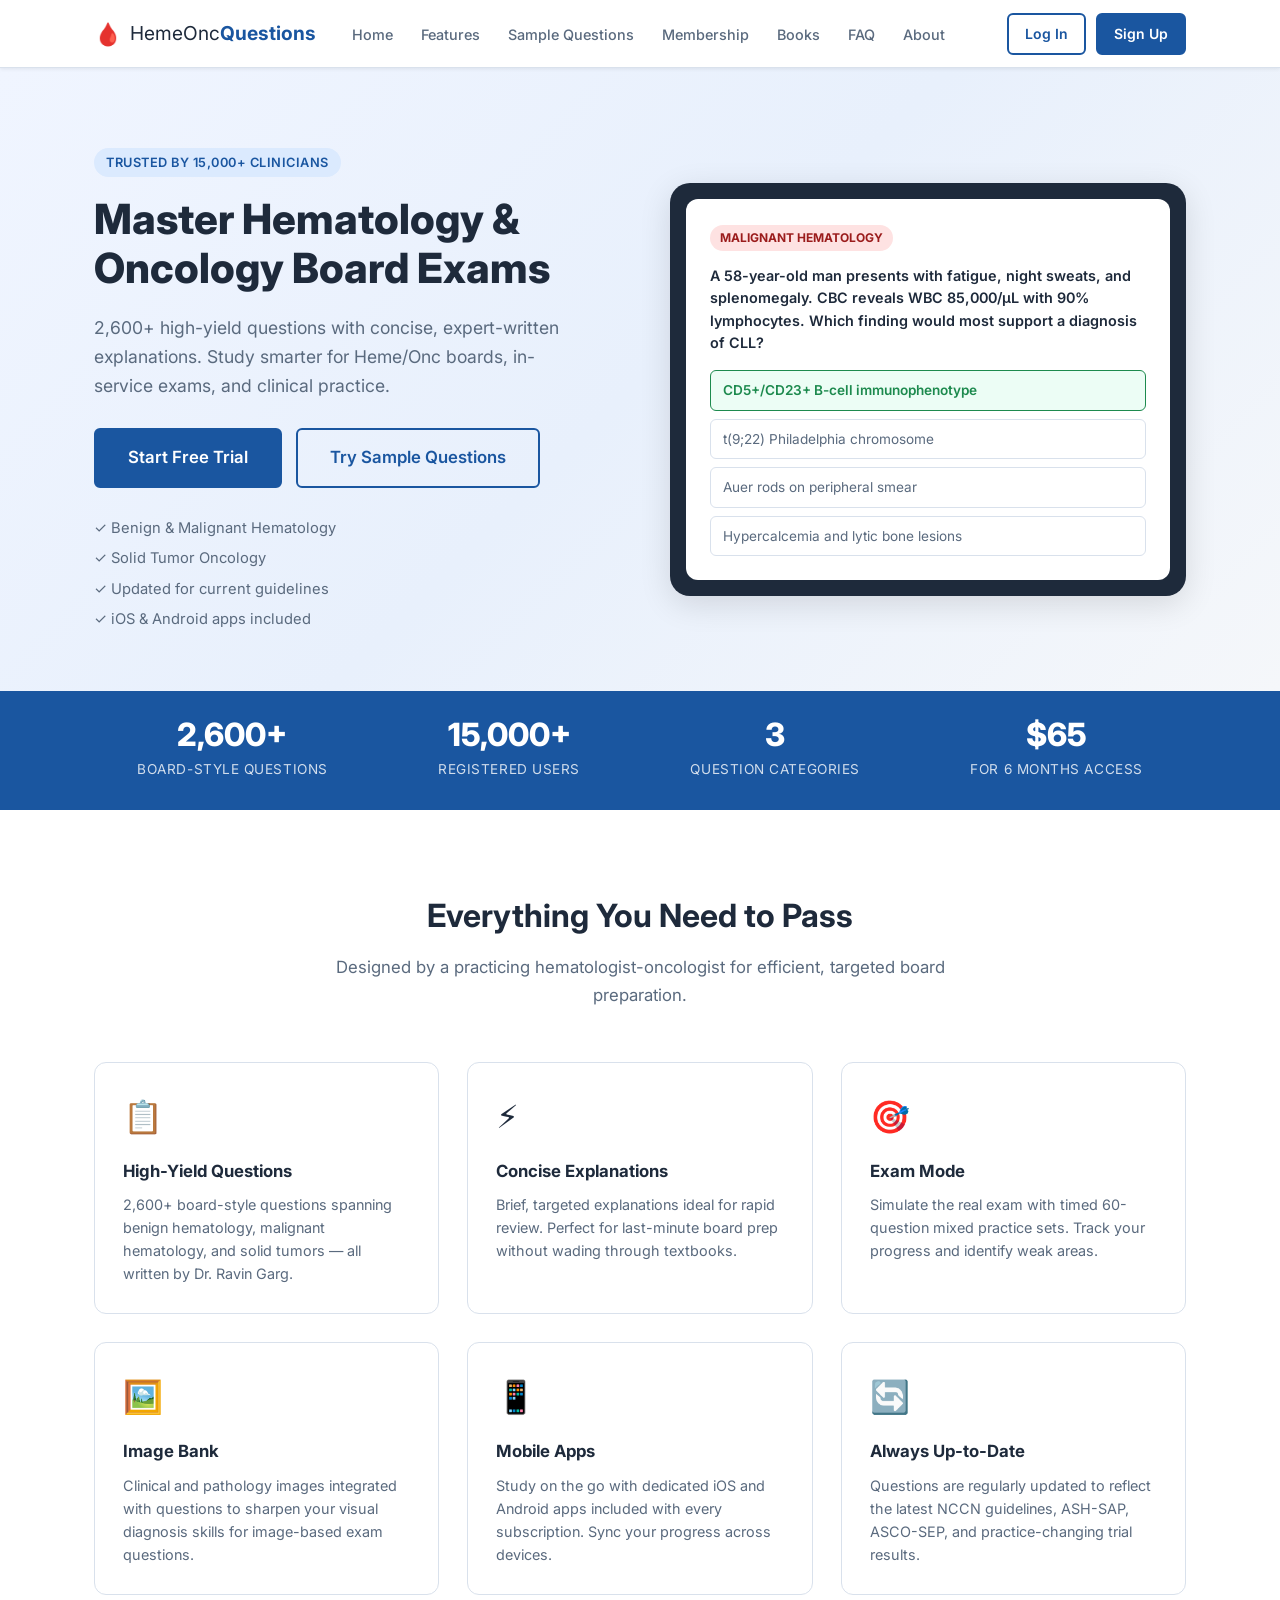
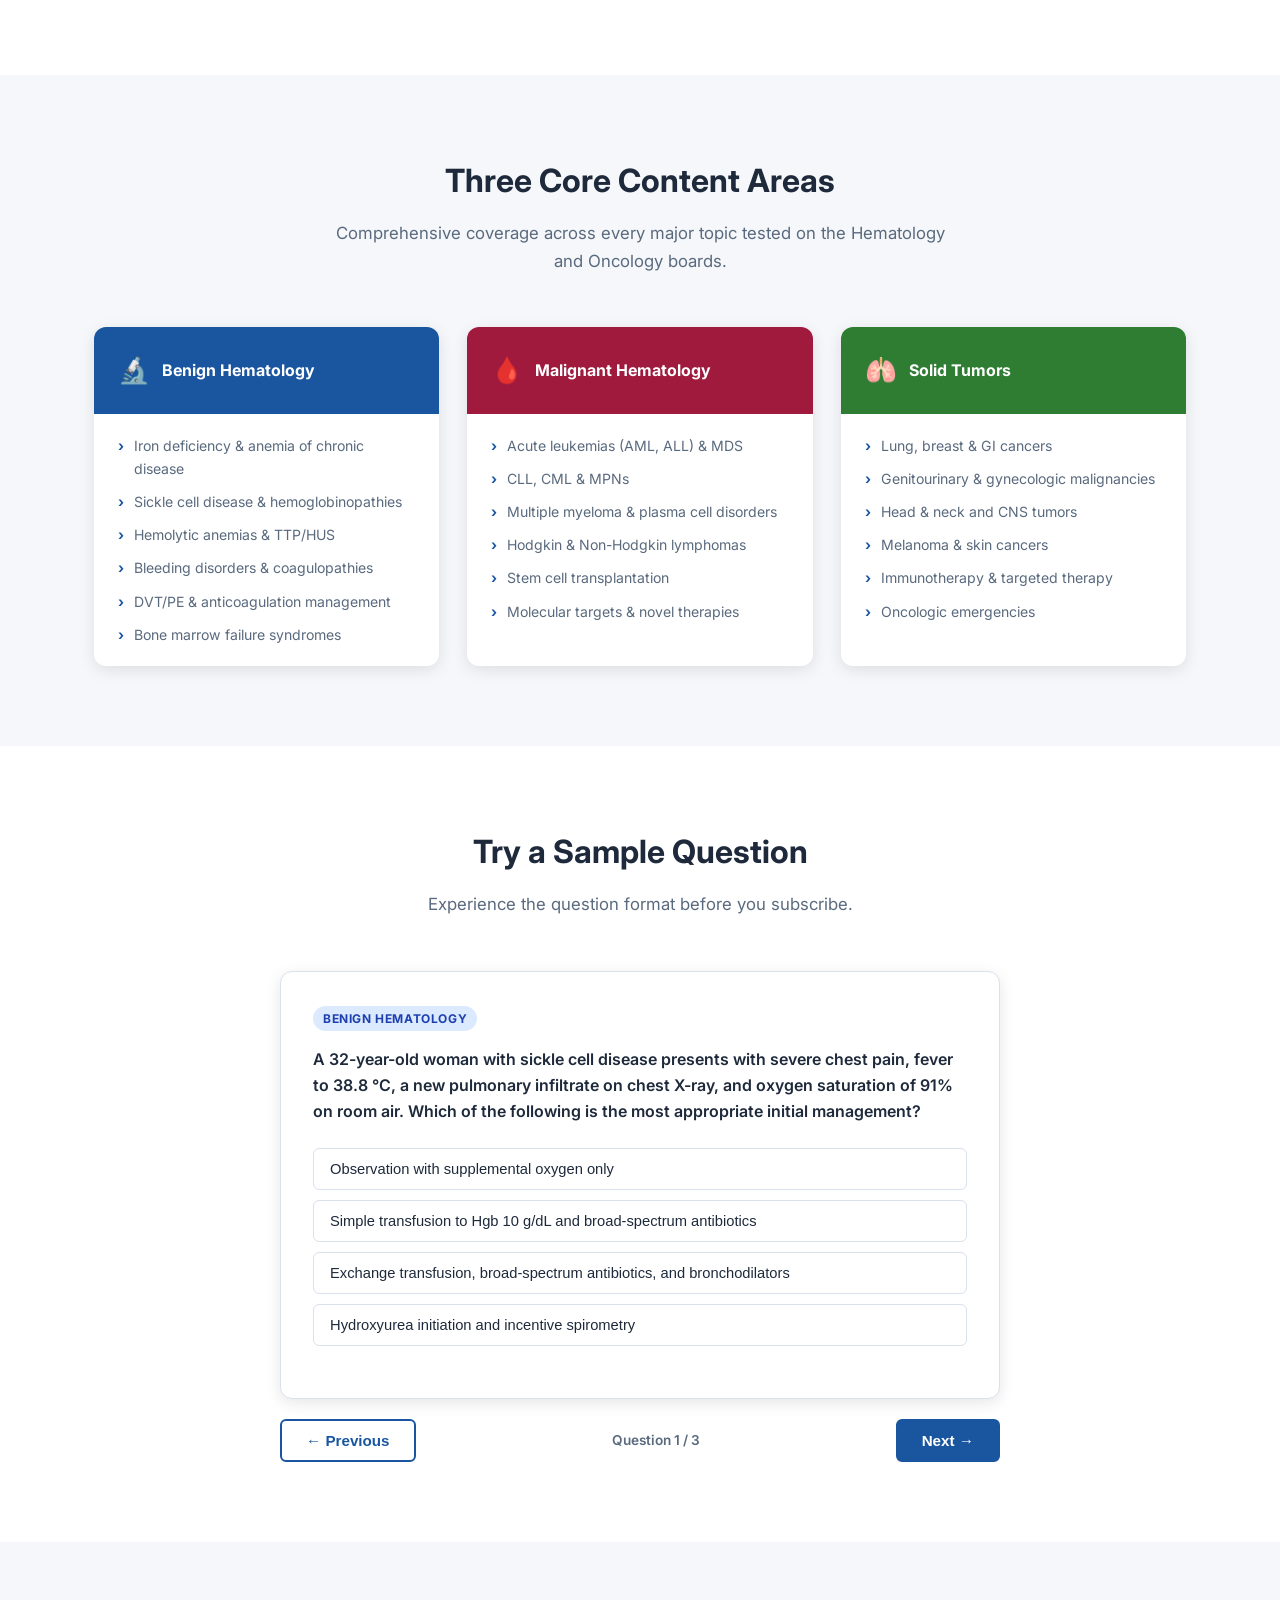
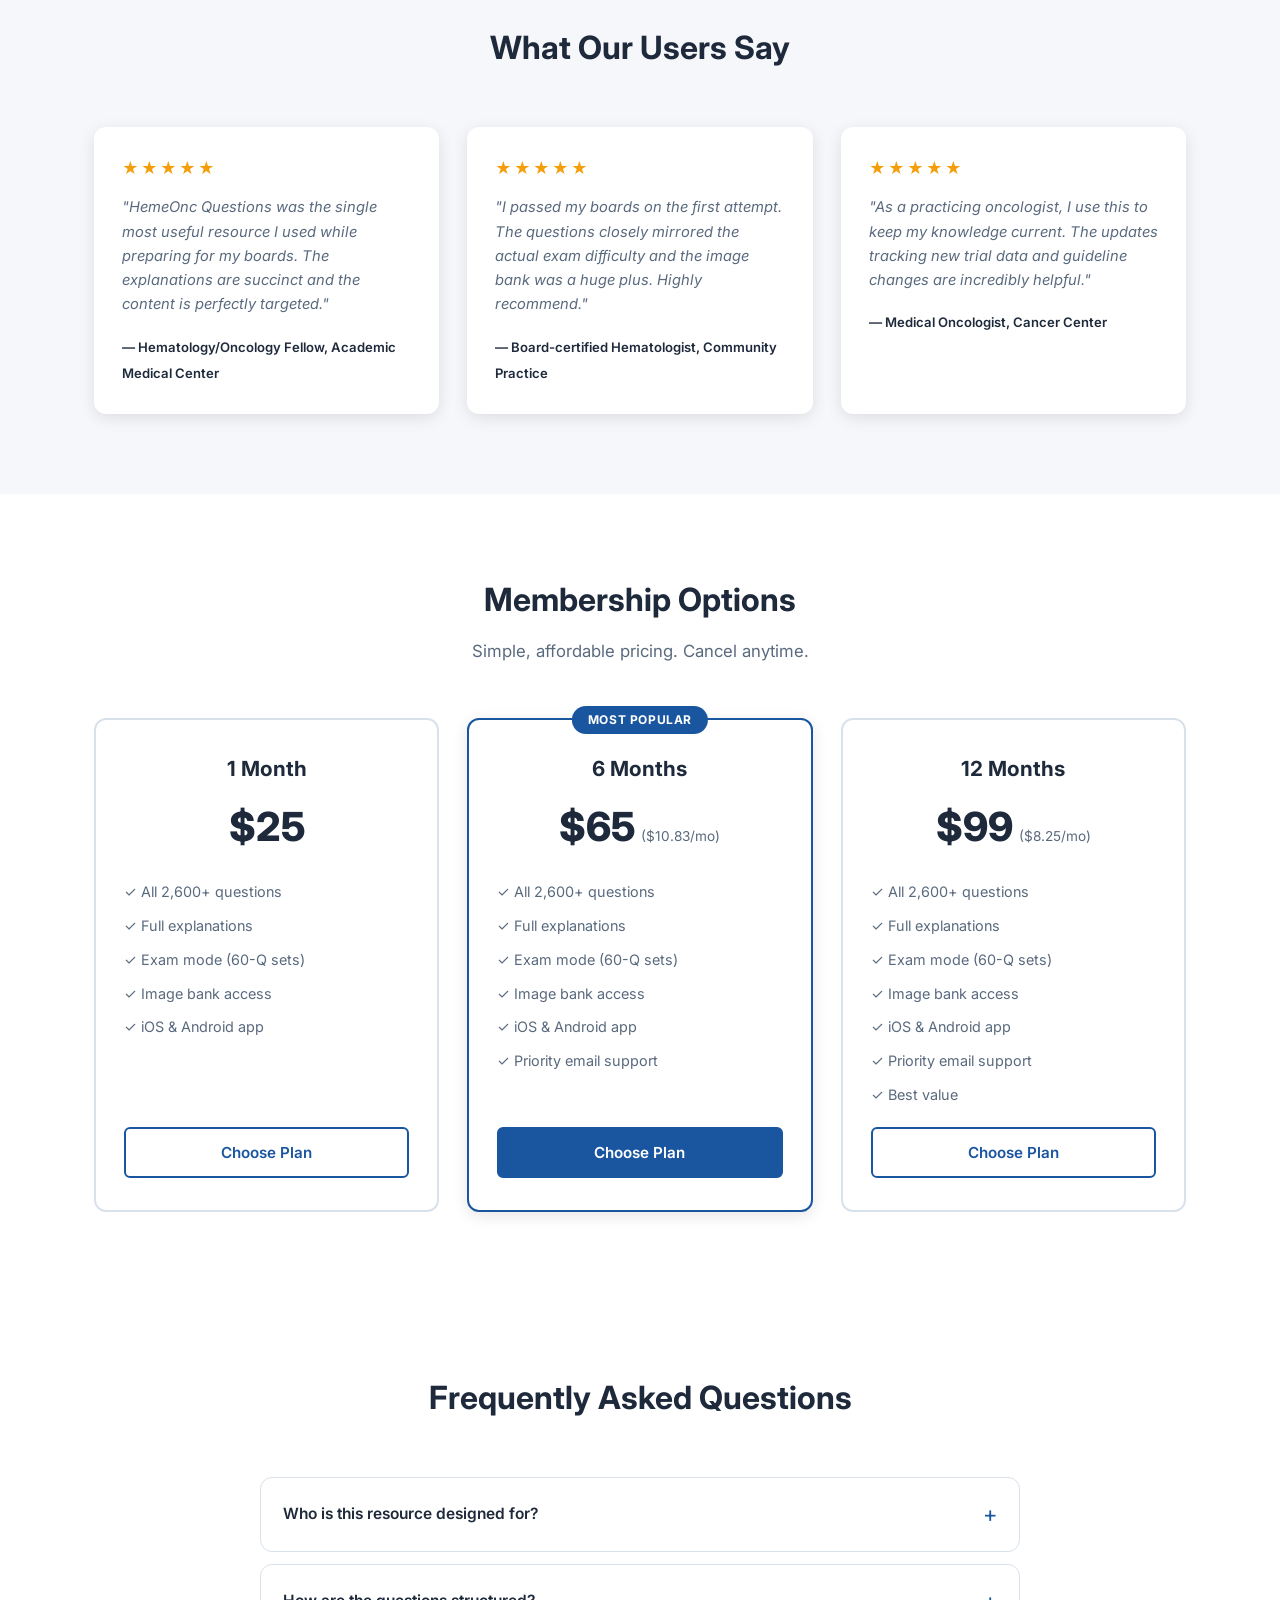
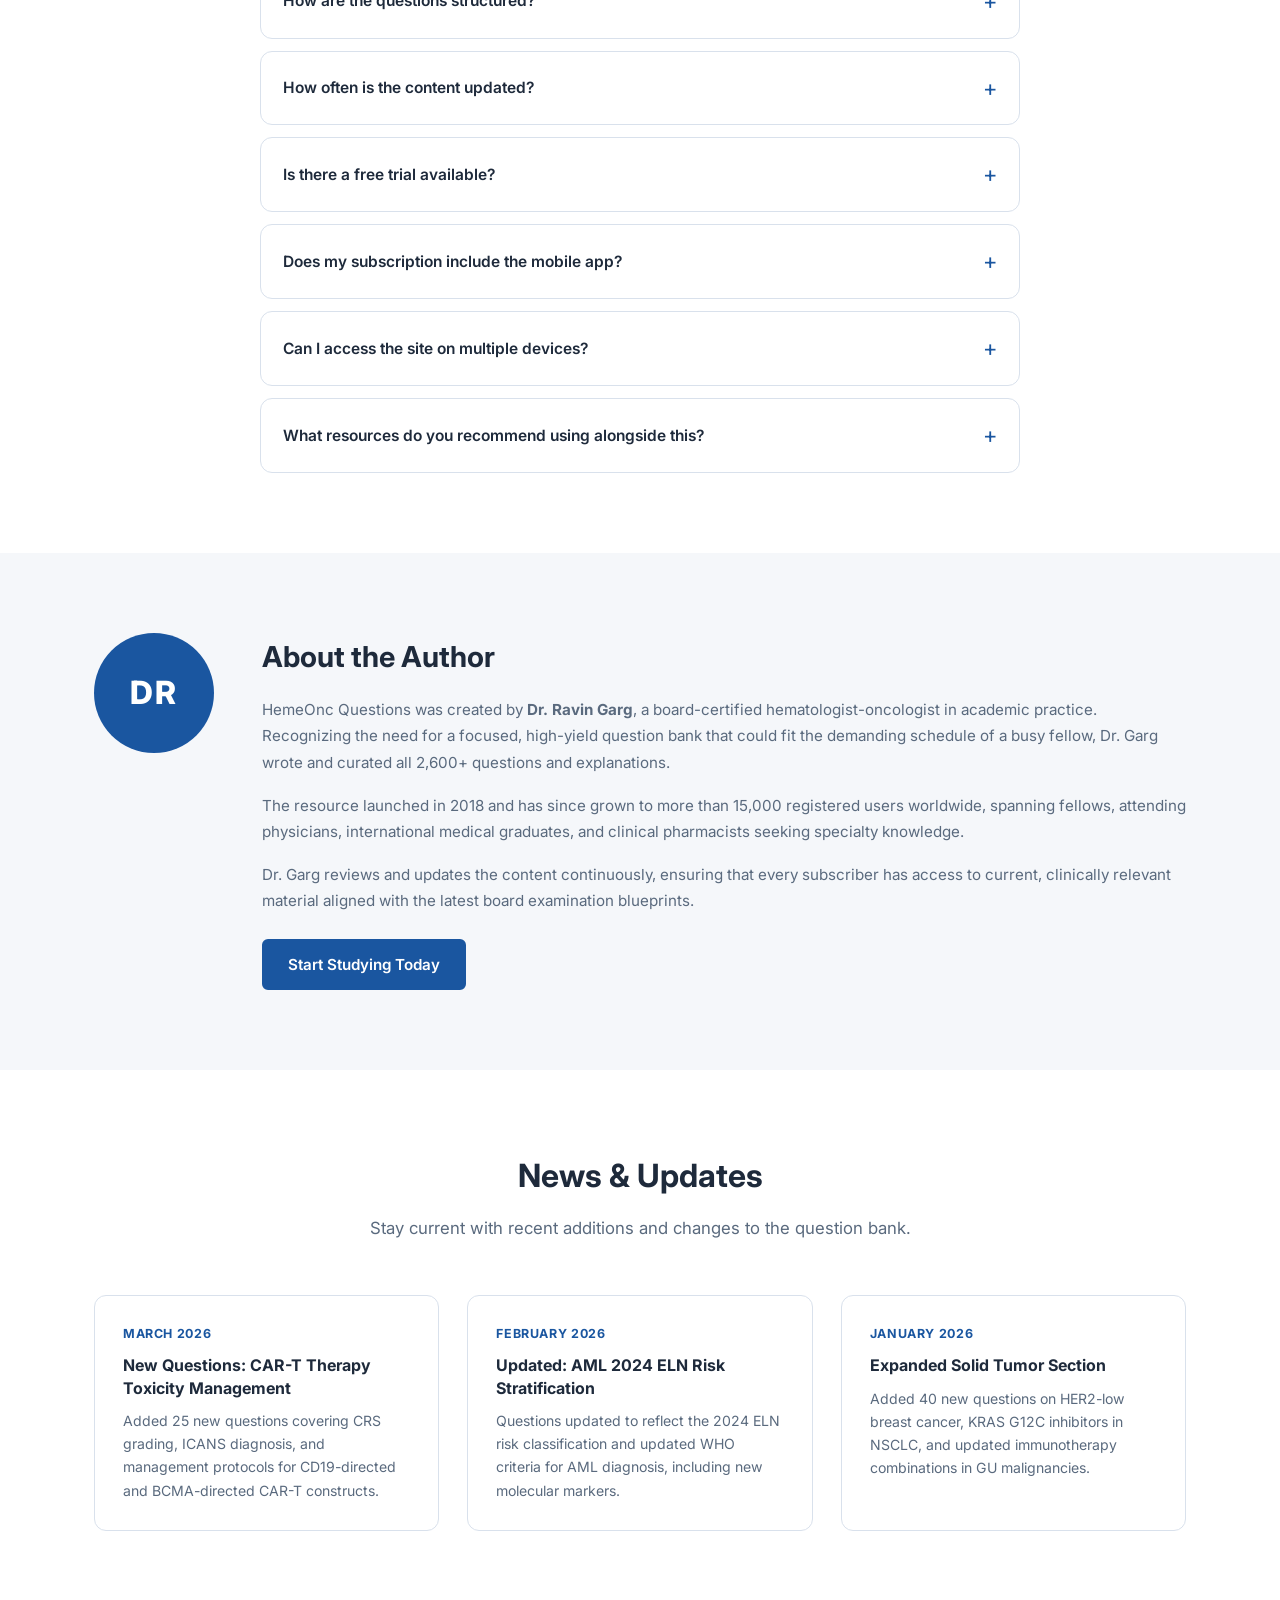
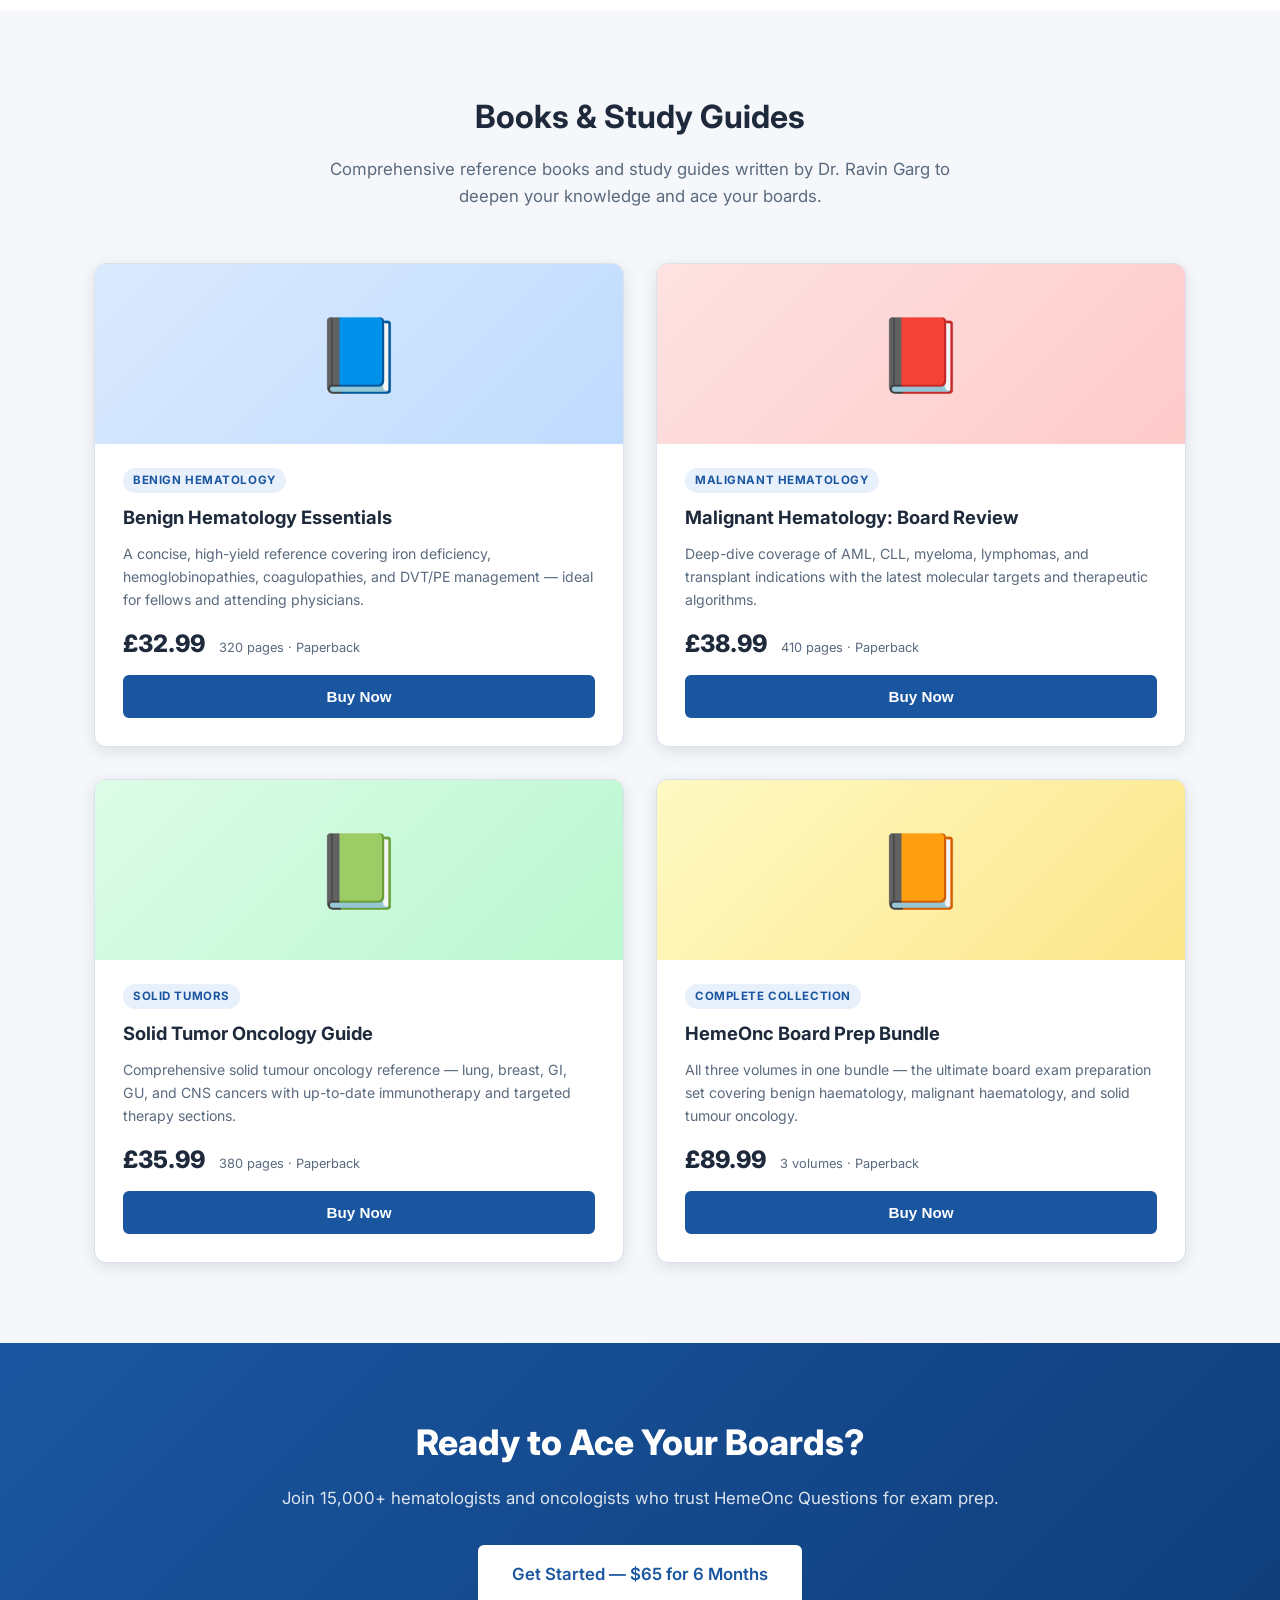
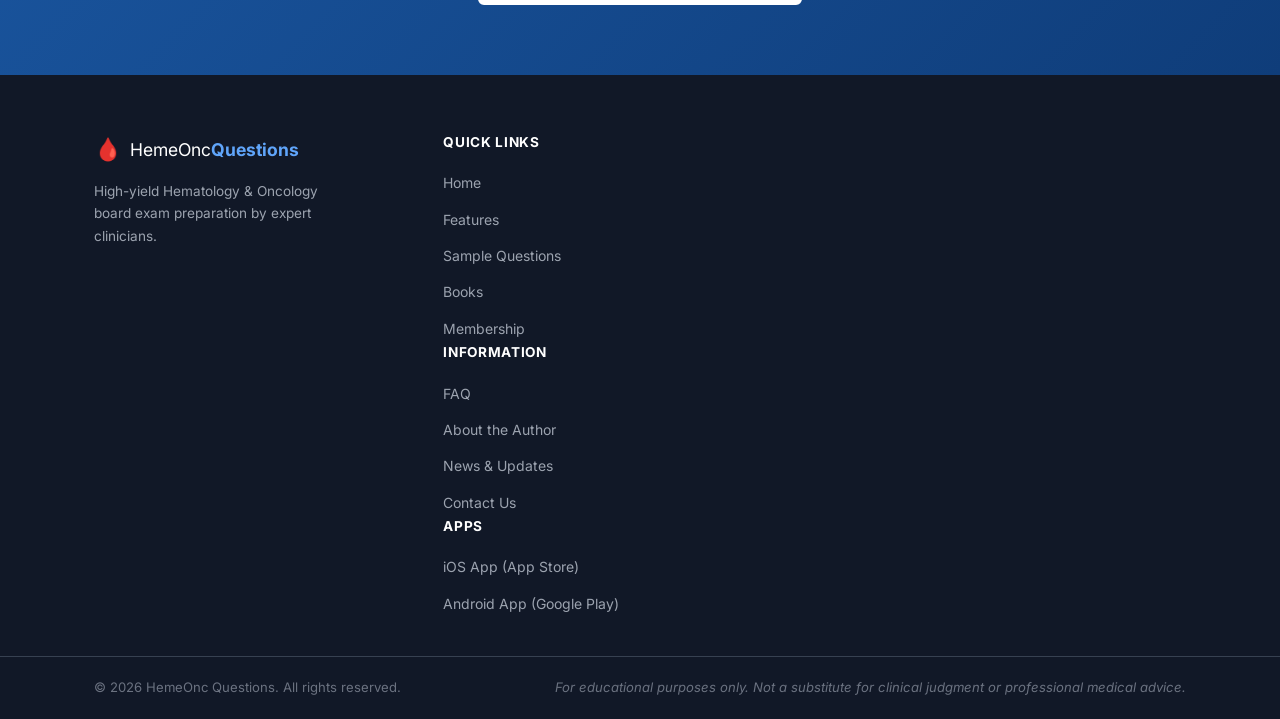
==== commit cf230fca: "Add Books listing with UK postage order form Co-authored-by: NARESHARADHYULA <9034604+NARESHARADHYUL" ====
--- a/index.html
+++ b/index.html
@@ -24,6 +24,7 @@
           <li><a href="#features" class="nav-link">Features</a></li>
           <li><a href="#sample" class="nav-link">Sample Questions</a></li>
           <li><a href="#pricing" class="nav-link">Membership</a></li>
+          <li><a href="#books" class="nav-link">Books</a></li>
           <li><a href="#faq" class="nav-link">FAQ</a></li>
           <li><a href="#about" class="nav-link">About</a></li>
         </ul>
@@ -399,6 +400,168 @@
     </div>
   </section>
 
+  <!-- ===== BOOKS ===== -->
+  <section class="section books bg-light" id="books">
+    <div class="container">
+      <div class="section-header">
+        <h2>Books &amp; Study Guides</h2>
+        <p>Comprehensive reference books and study guides written by Dr. Ravin Garg to deepen your knowledge and ace your boards.</p>
+      </div>
+      <div class="books-grid">
+
+        <div class="book-card">
+          <div class="book-cover book-cover-1">
+            <span class="book-cover-icon">📘</span>
+          </div>
+          <div class="book-info">
+            <span class="book-tag">Benign Hematology</span>
+            <h3 class="book-title">Benign Hematology Essentials</h3>
+            <p class="book-description">A concise, high-yield reference covering iron deficiency, hemoglobinopathies, coagulopathies, and DVT/PE management — ideal for fellows and attending physicians.</p>
+            <div class="book-meta">
+              <span class="book-price">£32.99</span>
+              <span class="book-pages">320 pages · Paperback</span>
+            </div>
+            <button class="btn btn-primary btn-block book-buy-btn"
+                    data-title="Benign Hematology Essentials"
+                    data-price="£32.99">Buy Now</button>
+          </div>
+        </div>
+
+        <div class="book-card">
+          <div class="book-cover book-cover-2">
+            <span class="book-cover-icon">📕</span>
+          </div>
+          <div class="book-info">
+            <span class="book-tag">Malignant Hematology</span>
+            <h3 class="book-title">Malignant Hematology: Board Review</h3>
+            <p class="book-description">Deep-dive coverage of AML, CLL, myeloma, lymphomas, and transplant indications with the latest molecular targets and therapeutic algorithms.</p>
+            <div class="book-meta">
+              <span class="book-price">£38.99</span>
+              <span class="book-pages">410 pages · Paperback</span>
+            </div>
+            <button class="btn btn-primary btn-block book-buy-btn"
+                    data-title="Malignant Hematology: Board Review"
+                    data-price="£38.99">Buy Now</button>
+          </div>
+        </div>
+
+        <div class="book-card">
+          <div class="book-cover book-cover-3">
+            <span class="book-cover-icon">📗</span>
+          </div>
+          <div class="book-info">
+            <span class="book-tag">Solid Tumors</span>
+            <h3 class="book-title">Solid Tumor Oncology Guide</h3>
+            <p class="book-description">Comprehensive solid tumour oncology reference — lung, breast, GI, GU, and CNS cancers with up-to-date immunotherapy and targeted therapy sections.</p>
+            <div class="book-meta">
+              <span class="book-price">£35.99</span>
+              <span class="book-pages">380 pages · Paperback</span>
+            </div>
+            <button class="btn btn-primary btn-block book-buy-btn"
+                    data-title="Solid Tumor Oncology Guide"
+                    data-price="£35.99">Buy Now</button>
+          </div>
+        </div>
+
+        <div class="book-card">
+          <div class="book-cover book-cover-4">
+            <span class="book-cover-icon">📙</span>
+          </div>
+          <div class="book-info">
+            <span class="book-tag">Complete Collection</span>
+            <h3 class="book-title">HemeOnc Board Prep Bundle</h3>
+            <p class="book-description">All three volumes in one bundle — the ultimate board exam preparation set covering benign haematology, malignant haematology, and solid tumour oncology.</p>
+            <div class="book-meta">
+              <span class="book-price">£89.99</span>
+              <span class="book-pages">3 volumes · Paperback</span>
+            </div>
+            <button class="btn btn-primary btn-block book-buy-btn"
+                    data-title="HemeOnc Board Prep Bundle"
+                    data-price="£89.99">Buy Now</button>
+          </div>
+        </div>
+
+      </div>
+    </div>
+  </section>
+
+  <!-- ===== ORDER MODAL ===== -->
+  <div class="modal-overlay" id="order-modal" role="dialog" aria-modal="true" aria-labelledby="modal-title" hidden>
+    <div class="modal-box">
+      <button class="modal-close" id="modal-close" aria-label="Close order form">&times;</button>
+      <h2 class="modal-title" id="modal-title">Order Book</h2>
+      <p class="modal-book-name" id="modal-book-name"></p>
+
+      <form class="order-form" id="order-form" novalidate>
+        <fieldset>
+          <legend>Quantity</legend>
+          <div class="form-group">
+            <label for="order-qty">Number of copies</label>
+            <input type="number" id="order-qty" name="quantity" min="1" max="99" value="1" required />
+          </div>
+        </fieldset>
+
+        <fieldset>
+          <legend>Postage Details (United Kingdom)</legend>
+
+          <div class="form-group">
+            <label for="order-name">Full Name <span aria-hidden="true">*</span></label>
+            <input type="text" id="order-name" name="fullName" autocomplete="name" required placeholder="e.g. Jane Smith" />
+          </div>
+
+          <div class="form-group">
+            <label for="order-addr1">Address Line 1 <span aria-hidden="true">*</span></label>
+            <input type="text" id="order-addr1" name="addressLine1" autocomplete="address-line1" required placeholder="House number and street name" />
+          </div>
+
+          <div class="form-group">
+            <label for="order-addr2">Address Line 2</label>
+            <input type="text" id="order-addr2" name="addressLine2" autocomplete="address-line2" placeholder="Flat, suite, unit (optional)" />
+          </div>
+
+          <div class="form-row">
+            <div class="form-group">
+              <label for="order-city">Town / City <span aria-hidden="true">*</span></label>
+              <input type="text" id="order-city" name="city" autocomplete="address-level2" required placeholder="e.g. London" />
+            </div>
+            <div class="form-group">
+              <label for="order-county">County</label>
+              <input type="text" id="order-county" name="county" autocomplete="address-level1" placeholder="e.g. Greater London" />
+            </div>
+          </div>
+
+          <div class="form-row">
+            <div class="form-group">
+              <label for="order-postcode">Postcode <span aria-hidden="true">*</span></label>
+              <input type="text" id="order-postcode" name="postcode" autocomplete="postal-code" required placeholder="e.g. SW1A 1AA"
+                     pattern="^[A-Za-z]{1,2}[0-9][0-9A-Za-z]?\s?[0-9][A-Za-z]{2}$" />
+            </div>
+            <div class="form-group">
+              <label for="order-country">Country</label>
+              <input type="text" id="order-country" name="country" autocomplete="country-name" value="United Kingdom" readonly />
+            </div>
+          </div>
+
+          <div class="form-group">
+            <label for="order-phone">Phone Number</label>
+            <input type="tel" id="order-phone" name="phone" autocomplete="tel" placeholder="e.g. 07700 900000" />
+          </div>
+        </fieldset>
+
+        <div class="form-summary" id="order-summary"></div>
+
+        <button type="submit" class="btn btn-primary btn-block" id="order-submit">Place Order</button>
+      </form>
+
+      <div class="order-success" id="order-success" hidden>
+        <div class="success-icon">✓</div>
+        <h3>Order Received!</h3>
+        <p id="order-success-msg"></p>
+        <button class="btn btn-outline" id="order-done-btn">Close</button>
+      </div>
+    </div>
+  </div>
+
   <!-- ===== CTA BANNER ===== -->
   <section class="cta-banner">
     <div class="container cta-inner">
@@ -425,6 +588,7 @@
             <li><a href="#home">Home</a></li>
             <li><a href="#features">Features</a></li>
             <li><a href="#sample">Sample Questions</a></li>
+            <li><a href="#books">Books</a></li>
             <li><a href="#pricing">Membership</a></li>
           </ul>
         </div>
--- a/css/styles.css
+++ b/css/styles.css
@@ -830,6 +830,259 @@
 }
 .footer-disclaimer {
   font-style: italic;
+}
+
+/* ============================================================
+   BOOKS
+   ============================================================ */
+.books-grid {
+  display: grid;
+  grid-template-columns: repeat(2, 1fr);
+  gap: 32px;
+}
+.book-card {
+  background: #fff;
+  border: 1px solid var(--color-border);
+  border-radius: var(--radius-md);
+  box-shadow: var(--shadow-md);
+  overflow: hidden;
+  display: flex;
+  flex-direction: column;
+  transition: box-shadow .2s, transform .2s;
+}
+.book-card:hover {
+  box-shadow: var(--shadow-lg);
+  transform: translateY(-3px);
+}
+.book-cover {
+  display: flex;
+  align-items: center;
+  justify-content: center;
+  height: 180px;
+  font-size: 4.5rem;
+}
+.book-cover-1 { background: linear-gradient(135deg, #dbeafe 0%, #bfdbfe 100%); }
+.book-cover-2 { background: linear-gradient(135deg, #fee2e2 0%, #fecaca 100%); }
+.book-cover-3 { background: linear-gradient(135deg, #dcfce7 0%, #bbf7d0 100%); }
+.book-cover-4 { background: linear-gradient(135deg, #fef9c3 0%, #fde68a 100%); }
+.book-info {
+  padding: 24px 28px 28px;
+  display: flex;
+  flex-direction: column;
+  gap: 12px;
+  flex: 1;
+}
+.book-tag {
+  display: inline-block;
+  font-size: 0.72rem;
+  font-weight: 700;
+  text-transform: uppercase;
+  letter-spacing: 0.05em;
+  background: #e8f0fc;
+  color: var(--color-primary);
+  padding: 3px 10px;
+  border-radius: 999px;
+  align-self: flex-start;
+}
+.book-title {
+  font-size: 1.15rem;
+  font-weight: 700;
+  color: var(--color-text);
+  line-height: 1.35;
+}
+.book-description {
+  font-size: 0.88rem;
+  color: var(--color-text-muted);
+  line-height: 1.65;
+  flex: 1;
+}
+.book-meta {
+  display: flex;
+  align-items: baseline;
+  gap: 14px;
+}
+.book-price {
+  font-size: 1.5rem;
+  font-weight: 800;
+  color: var(--color-text);
+}
+.book-pages {
+  font-size: 0.8rem;
+  color: var(--color-text-muted);
+}
+
+/* ============================================================
+   ORDER MODAL
+   ============================================================ */
+.modal-overlay {
+  position: fixed;
+  inset: 0;
+  background: rgba(0,0,0,.55);
+  z-index: 2000;
+  display: flex;
+  align-items: center;
+  justify-content: center;
+  padding: 20px;
+  overflow-y: auto;
+}
+.modal-overlay[hidden] { display: none; }
+
+.modal-box {
+  background: #fff;
+  border-radius: var(--radius-md);
+  box-shadow: var(--shadow-lg);
+  padding: 36px 40px;
+  width: 100%;
+  max-width: 560px;
+  position: relative;
+  animation: modalIn .2s ease;
+}
+@keyframes modalIn {
+  from { opacity: 0; transform: scale(.96) translateY(8px); }
+  to   { opacity: 1; transform: scale(1)  translateY(0); }
+}
+
+.modal-close {
+  position: absolute;
+  top: 14px;
+  right: 18px;
+  background: none;
+  border: none;
+  font-size: 1.7rem;
+  line-height: 1;
+  cursor: pointer;
+  color: var(--color-text-muted);
+  transition: color .18s;
+  padding: 4px 8px;
+}
+.modal-close:hover { color: var(--color-text); }
+
+.modal-title {
+  font-size: 1.5rem;
+  font-weight: 700;
+  margin-bottom: 4px;
+}
+.modal-book-name {
+  font-size: 0.9rem;
+  color: var(--color-primary);
+  font-weight: 600;
+  margin-bottom: 24px;
+}
+
+/* Order form */
+.order-form fieldset {
+  border: 1px solid var(--color-border);
+  border-radius: var(--radius-sm);
+  padding: 16px 20px 20px;
+  margin-bottom: 20px;
+}
+.order-form legend {
+  padding: 0 8px;
+  font-size: 0.82rem;
+  font-weight: 700;
+  text-transform: uppercase;
+  letter-spacing: 0.05em;
+  color: var(--color-text-muted);
+}
+.form-group {
+  display: flex;
+  flex-direction: column;
+  gap: 5px;
+  margin-top: 14px;
+}
+.form-group label {
+  font-size: 0.88rem;
+  font-weight: 600;
+  color: var(--color-text);
+}
+.form-group label span {
+  color: var(--color-accent);
+}
+.form-group input {
+  padding: 9px 12px;
+  border: 1.5px solid var(--color-border);
+  border-radius: var(--radius-sm);
+  font-size: 0.92rem;
+  font-family: var(--font-sans);
+  color: var(--color-text);
+  background: #fff;
+  transition: border-color .18s, box-shadow .18s;
+}
+.form-group input:focus {
+  outline: none;
+  border-color: var(--color-primary);
+  box-shadow: 0 0 0 3px rgba(26,86,160,.12);
+}
+.form-group input[readonly] {
+  background: var(--color-bg-light);
+  color: var(--color-text-muted);
+  cursor: default;
+}
+.form-group input.input-error {
+  border-color: var(--color-accent);
+}
+.form-row {
+  display: grid;
+  grid-template-columns: 1fr 1fr;
+  gap: 14px;
+}
+.form-row .form-group { margin-top: 14px; }
+
+.form-summary {
+  background: var(--color-bg-light);
+  border-left: 4px solid var(--color-primary);
+  border-radius: 0 var(--radius-sm) var(--radius-sm) 0;
+  padding: 12px 16px;
+  font-size: 0.88rem;
+  color: var(--color-text-muted);
+  margin-bottom: 20px;
+  display: none;
+}
+.form-summary.visible { display: block; }
+.form-summary strong { color: var(--color-text); }
+
+/* Order success */
+.order-success {
+  text-align: center;
+  padding: 24px 0;
+}
+.order-success[hidden] { display: none; }
+.success-icon {
+  width: 64px;
+  height: 64px;
+  background: #ecfdf5;
+  color: var(--color-success);
+  border-radius: 50%;
+  display: flex;
+  align-items: center;
+  justify-content: center;
+  font-size: 2rem;
+  font-weight: 700;
+  margin: 0 auto 18px;
+}
+.order-success h3 {
+  font-size: 1.3rem;
+  font-weight: 700;
+  margin-bottom: 10px;
+}
+.order-success p {
+  font-size: 0.92rem;
+  color: var(--color-text-muted);
+  margin-bottom: 24px;
+  line-height: 1.6;
+}
+
+/* ============================================================
+   RESPONSIVE – books & modal
+   ============================================================ */
+@media (max-width: 768px) {
+  .books-grid { grid-template-columns: 1fr; }
+  .modal-box  { padding: 28px 22px; }
+  .form-row   { grid-template-columns: 1fr; }
+}
+
+@media (max-width: 480px) {
+  .book-cover { height: 140px; font-size: 3.5rem; }
 }
 
 /* ============================================================
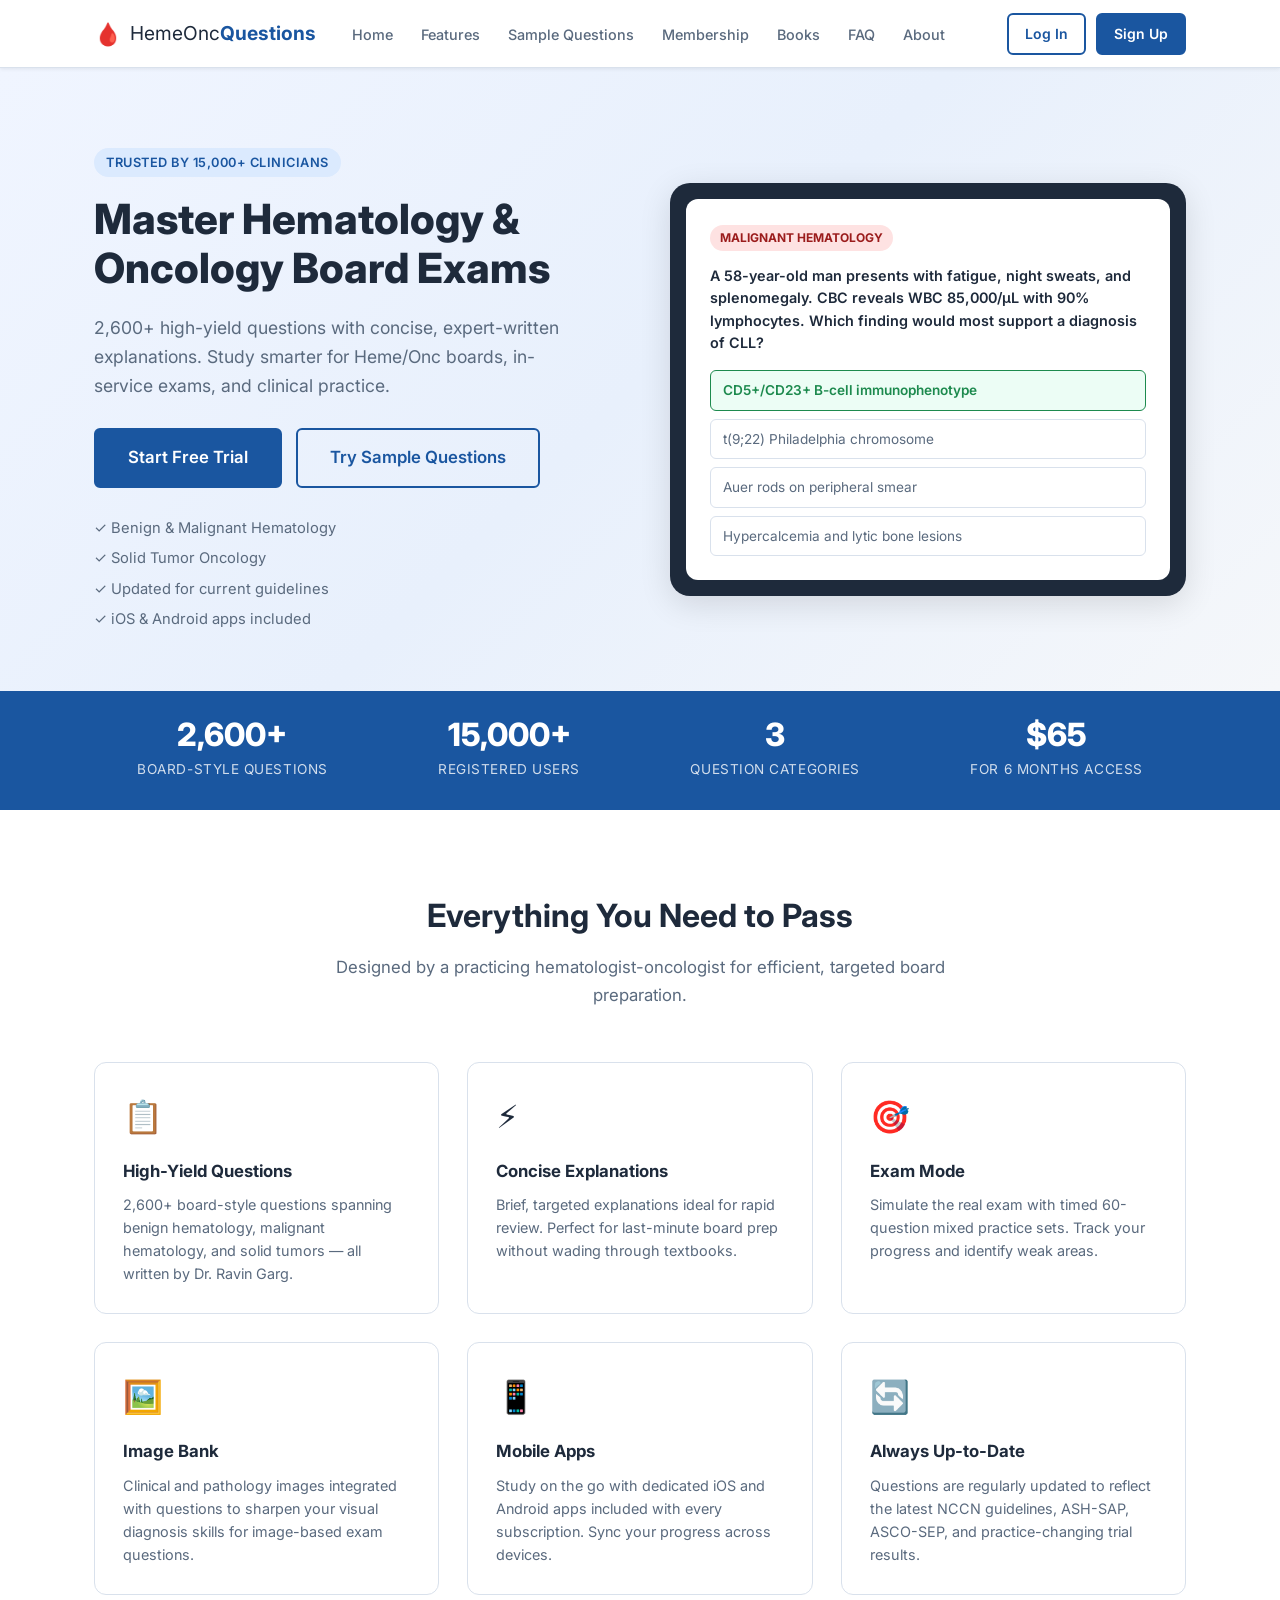
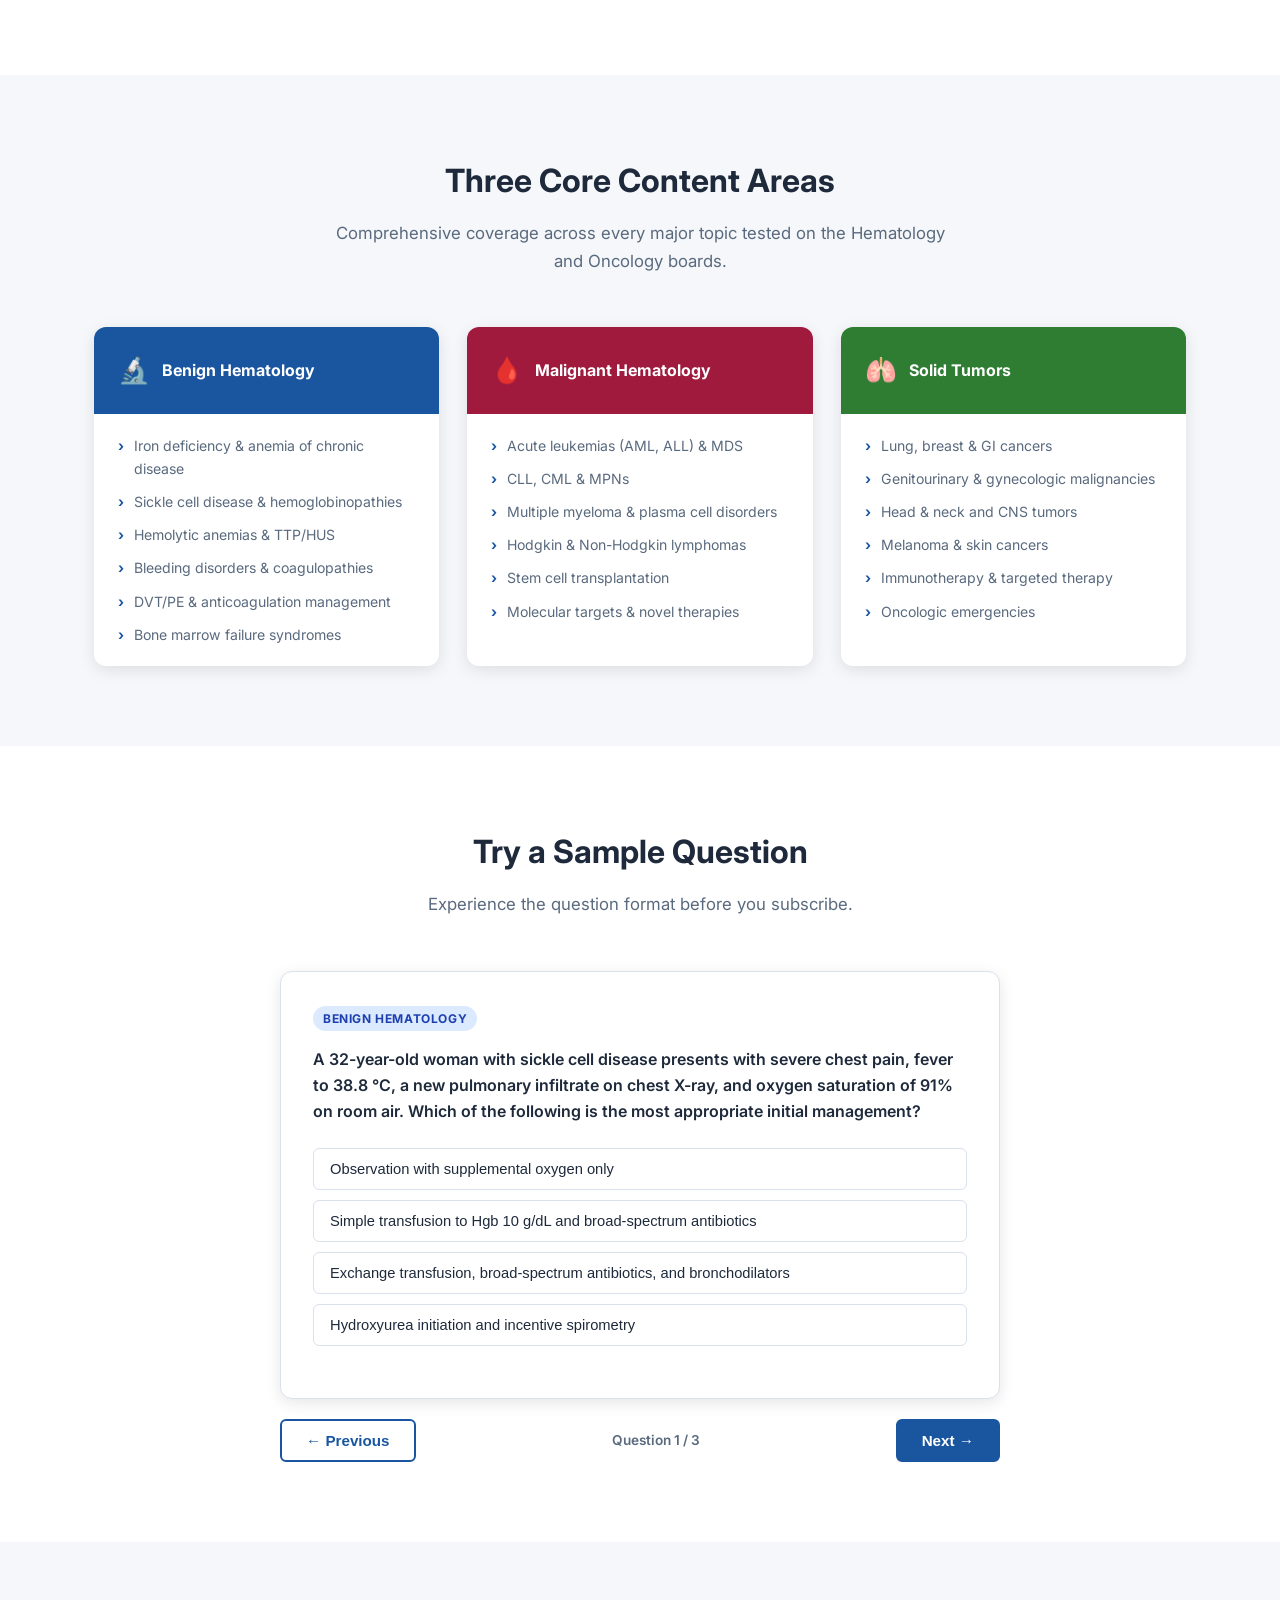
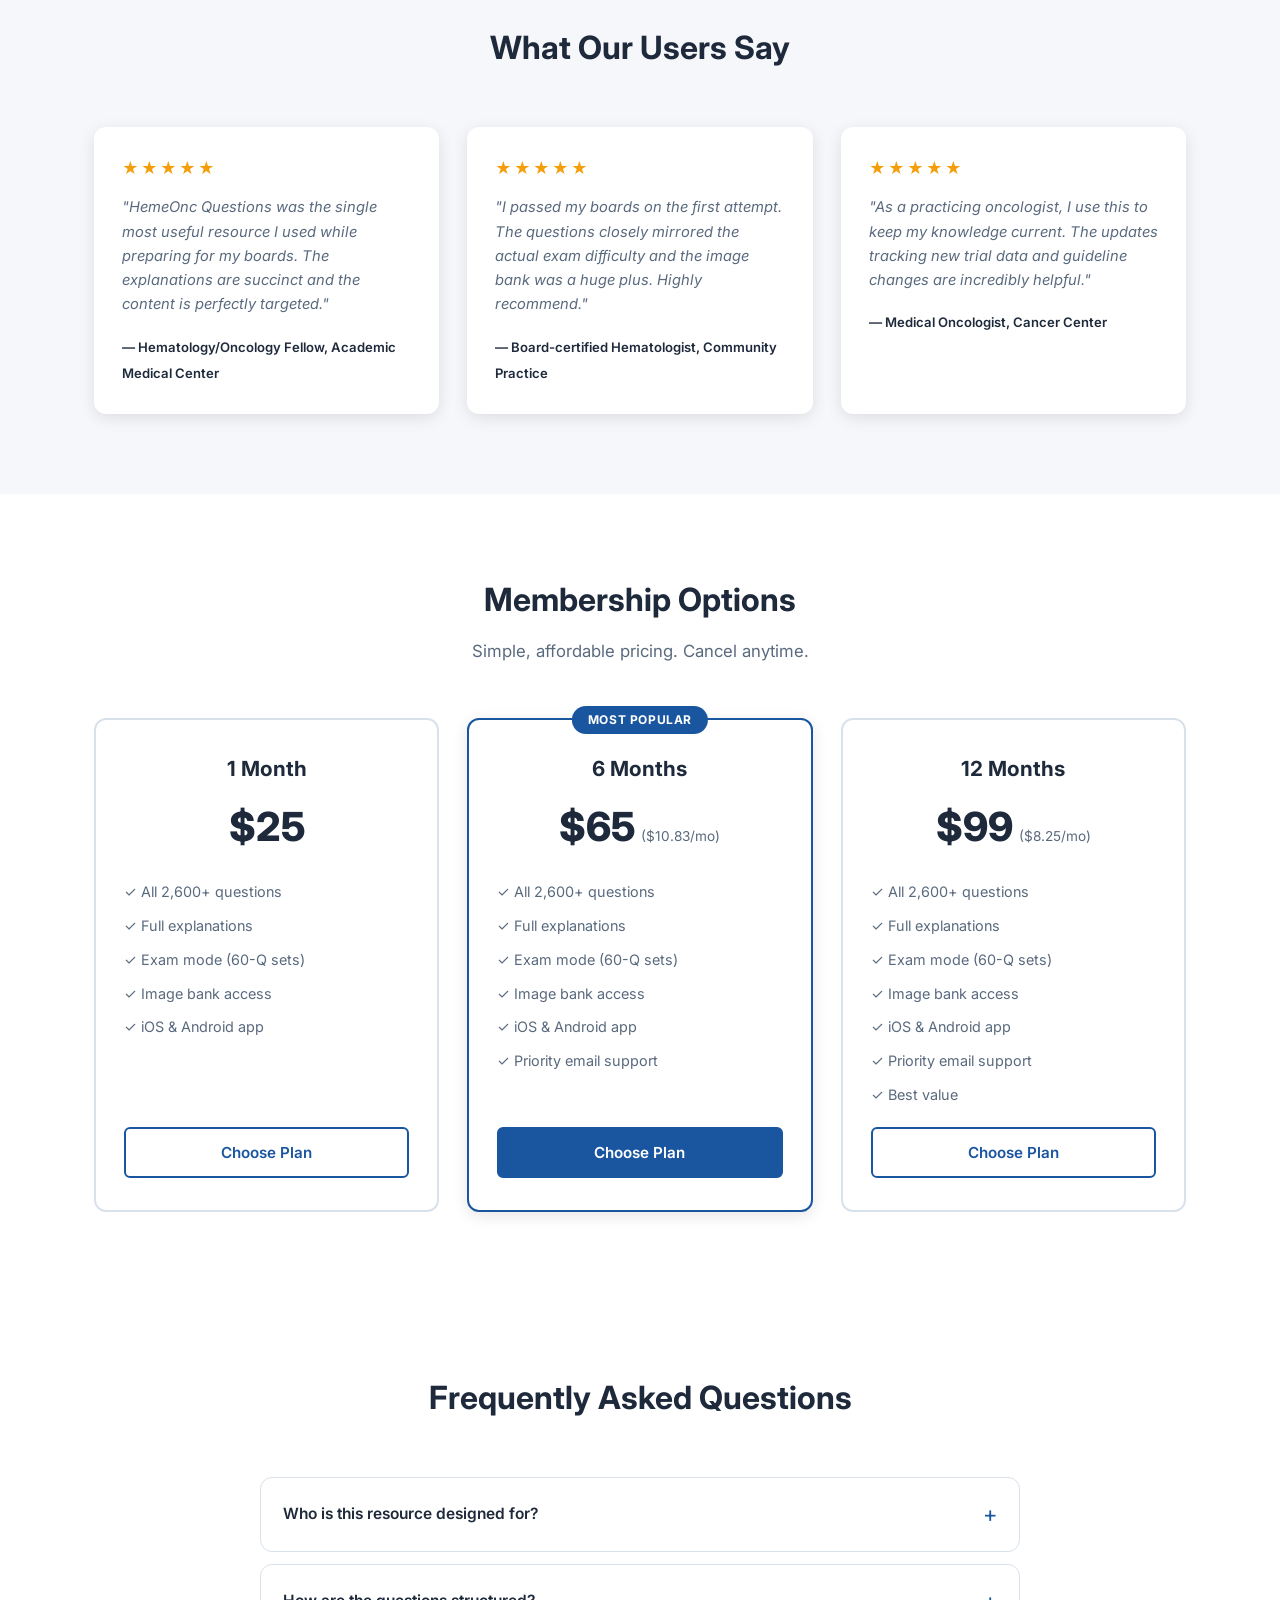
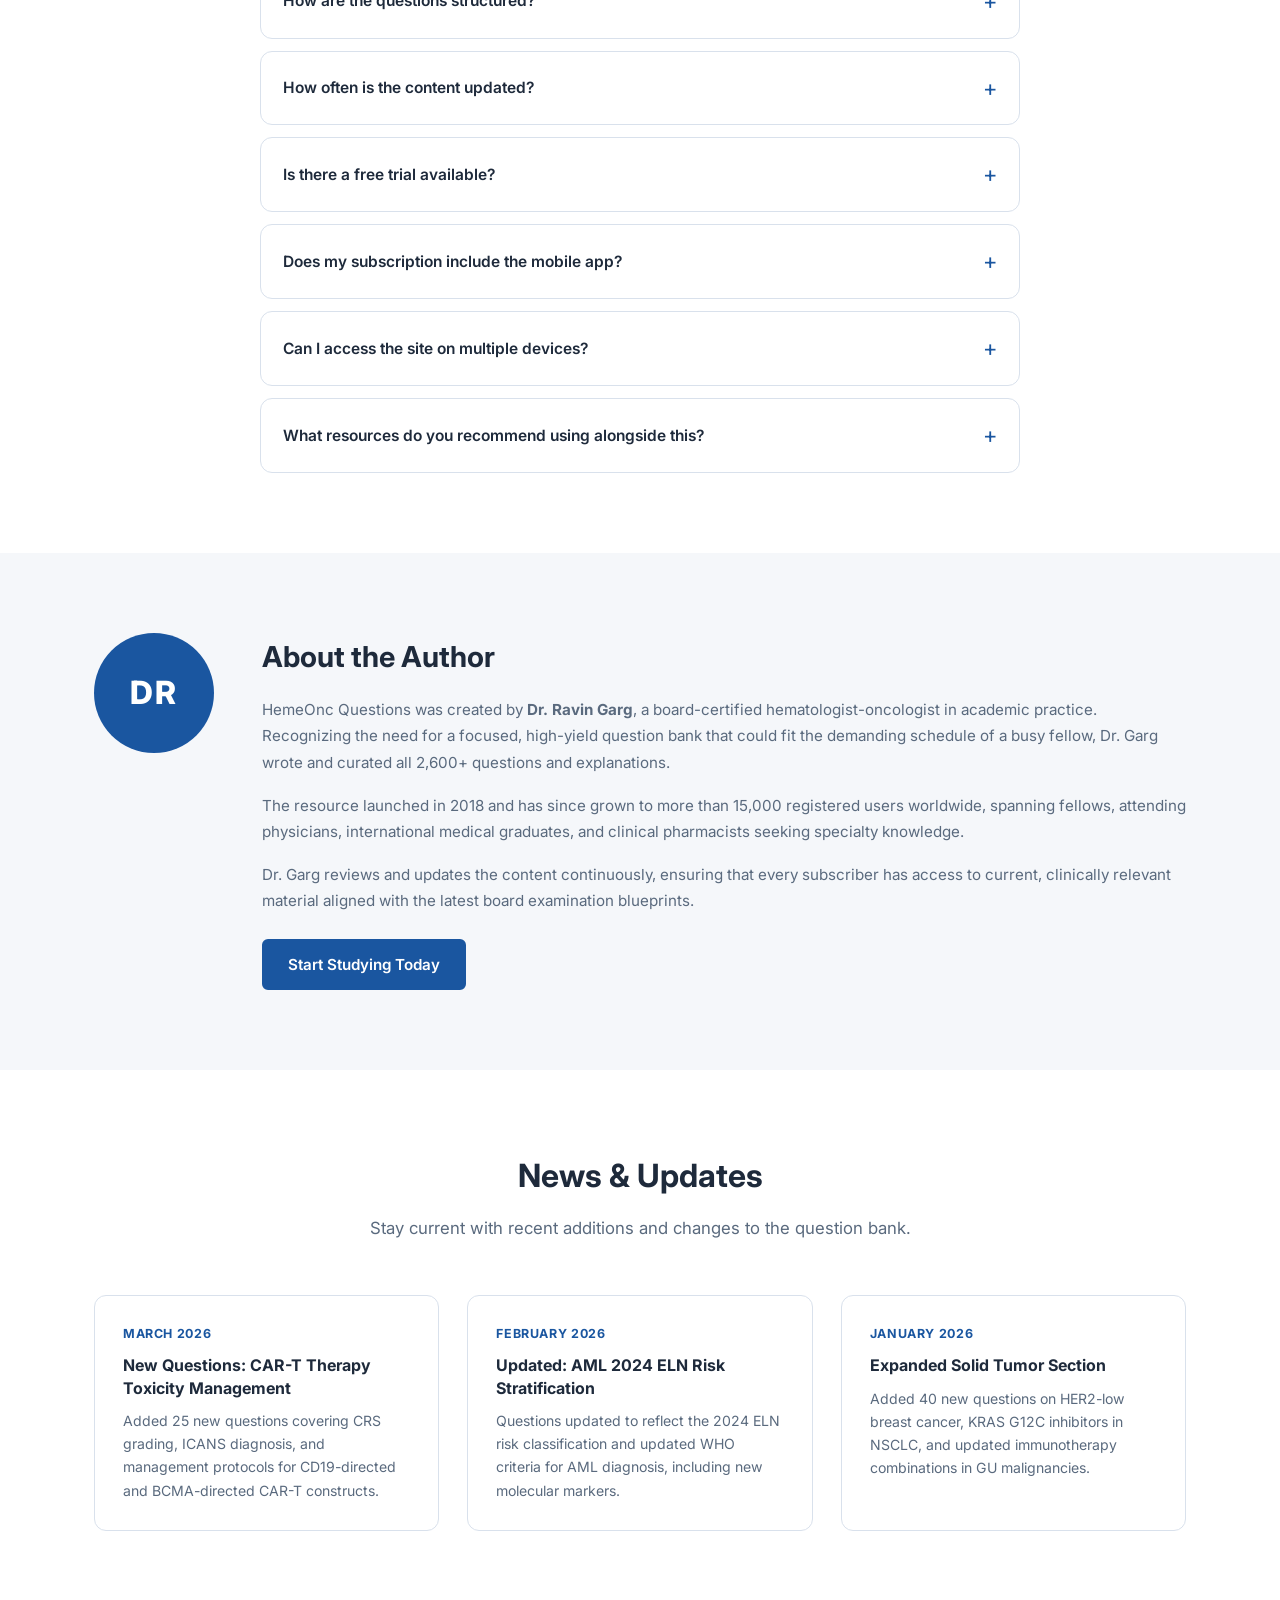
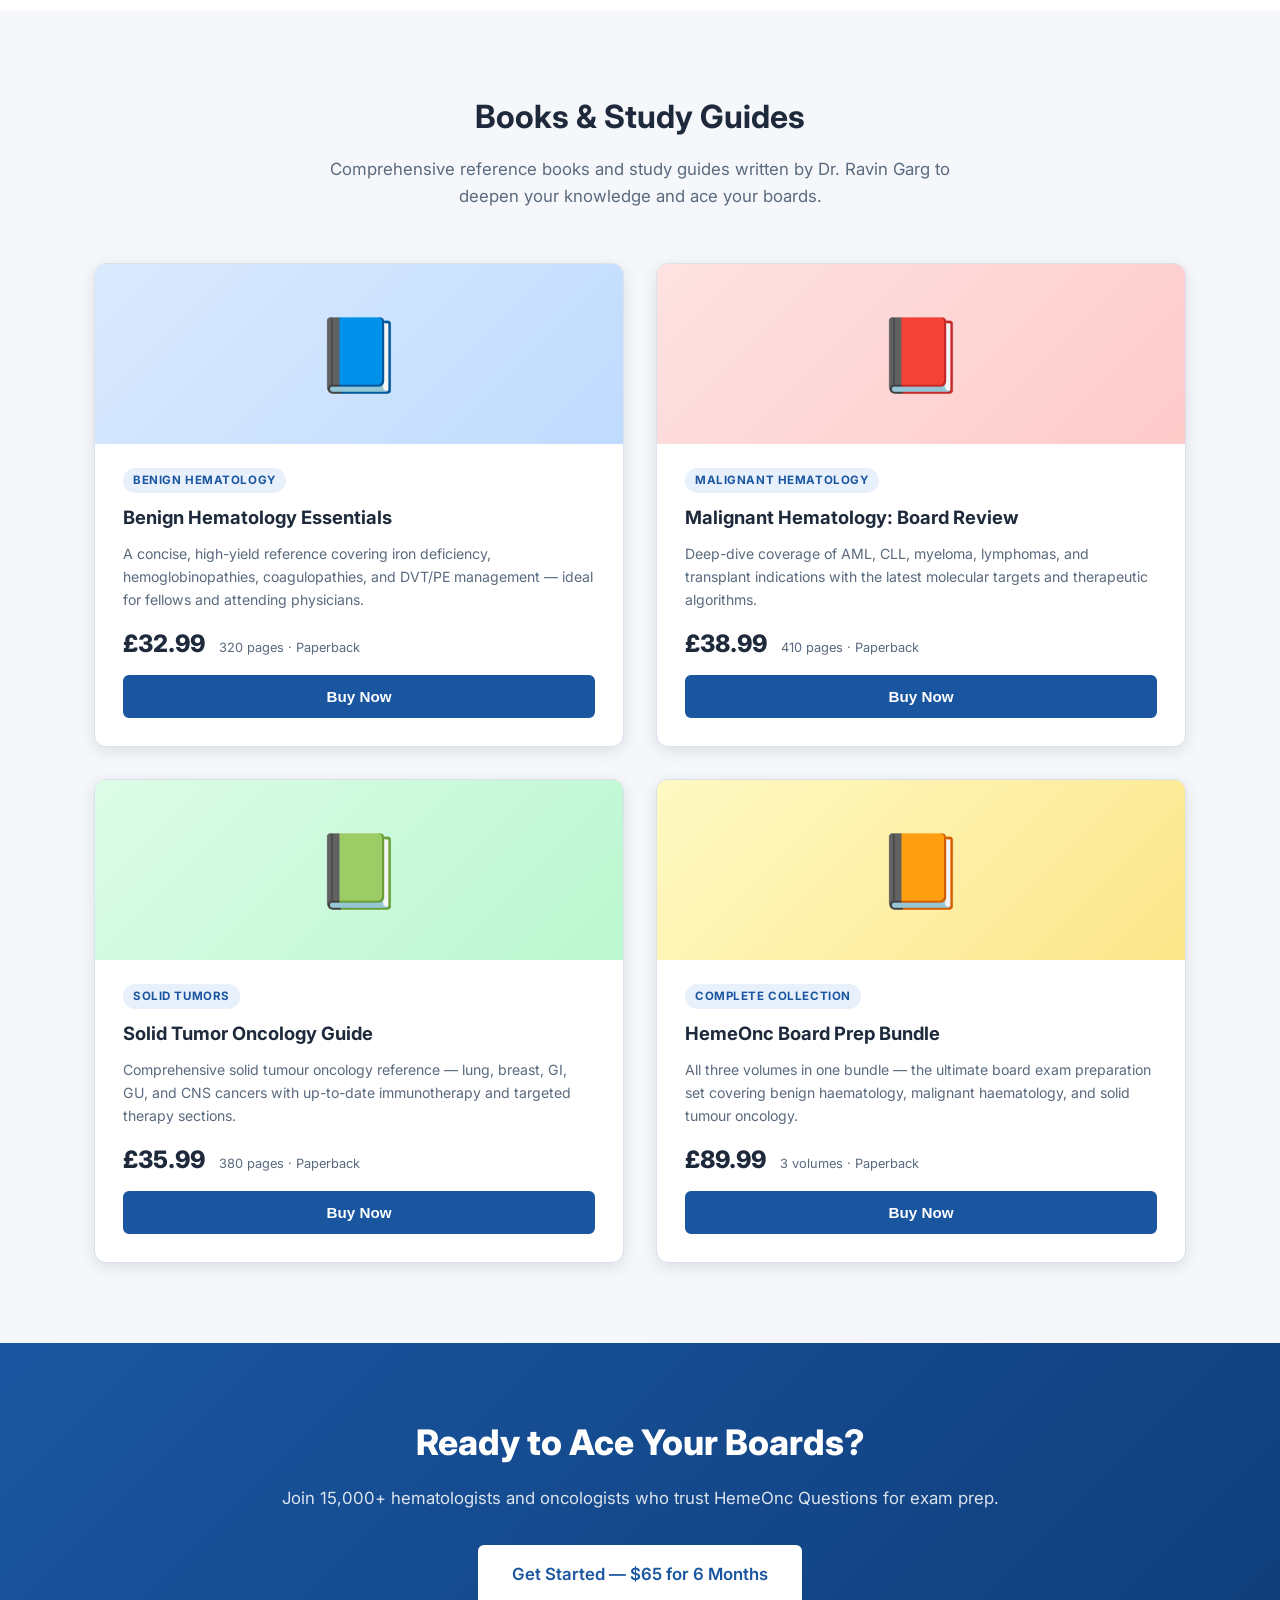
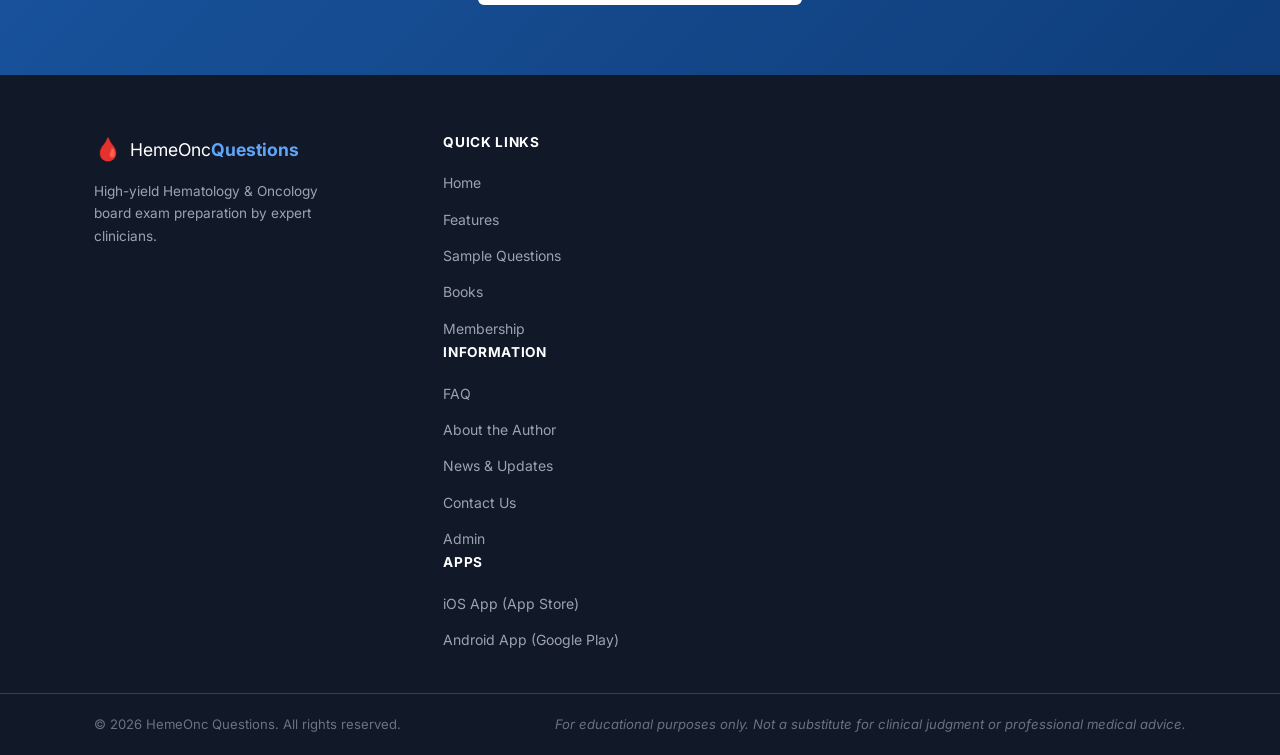
==== commit 09490bbc: "Add admin page to manage books catalogue Co-authored-by: NARESHARADHYULA <9034604+NARESHARADHYULA@us" ====
--- a/index.html
+++ b/index.html
@@ -599,6 +599,7 @@
             <li><a href="#about">About the Author</a></li>
             <li><a href="#news">News &amp; Updates</a></li>
             <li><a href="#">Contact Us</a></li>
+            <li><a href="admin.html">Admin</a></li>
           </ul>
         </div>
         <div class="footer-col">
--- a/css/styles.css
+++ b/css/styles.css
@@ -1173,3 +1173,336 @@
   .hero-cta .btn { width: 100%; text-align: center; }
   .quiz-nav { gap: 12px; }
 }
+
+/* ============================================================
+   BOOK COVER STYLES 5-8  (admin-added books)
+   ============================================================ */
+.book-cover-5 { background: linear-gradient(135deg, #ede9fe 0%, #ddd6fe 100%); }
+.book-cover-6 { background: linear-gradient(135deg, #ccfbf1 0%, #99f6e4 100%); }
+.book-cover-7 { background: linear-gradient(135deg, #ffedd5 0%, #fed7aa 100%); }
+.book-cover-8 { background: linear-gradient(135deg, #fce7f3 0%, #fbcfe8 100%); }
+
+/* ============================================================
+   ADMIN PAGE
+   ============================================================ */
+
+/* Body */
+.admin-body {
+  background: var(--color-bg-light);
+  min-height: 100vh;
+}
+
+/* Header */
+.admin-header {
+  background: #fff;
+  border-bottom: 1px solid var(--color-border);
+  box-shadow: var(--shadow-sm);
+  height: var(--header-h);
+  position: sticky;
+  top: 0;
+  z-index: 1000;
+}
+.admin-header-inner {
+  display: flex;
+  align-items: center;
+  height: var(--header-h);
+  gap: 16px;
+}
+.admin-badge {
+  display: inline-block;
+  background: #fef3c7;
+  color: #92400e;
+  font-size: 0.75rem;
+  font-weight: 700;
+  text-transform: uppercase;
+  letter-spacing: 0.05em;
+  padding: 4px 10px;
+  border-radius: 999px;
+}
+.admin-header-inner .btn {
+  margin-left: auto;
+}
+
+/* Login screen */
+.admin-login-screen {
+  display: flex;
+  align-items: center;
+  justify-content: center;
+  min-height: calc(100vh - var(--header-h));
+  padding: 40px 20px;
+}
+.admin-login-screen[hidden] { display: none; }
+.admin-login-box {
+  background: #fff;
+  border: 1px solid var(--color-border);
+  border-radius: var(--radius-md);
+  box-shadow: var(--shadow-md);
+  padding: 44px 48px;
+  width: 100%;
+  max-width: 420px;
+  text-align: center;
+}
+.admin-login-icon {
+  font-size: 2.8rem;
+  margin-bottom: 18px;
+}
+.admin-login-box h1 {
+  font-size: 1.6rem;
+  font-weight: 700;
+  margin-bottom: 8px;
+}
+.admin-login-box > p {
+  font-size: 0.92rem;
+  color: var(--color-text-muted);
+  margin-bottom: 28px;
+}
+.admin-login-box .form-group {
+  text-align: left;
+}
+.login-error {
+  color: var(--color-accent);
+  font-size: 0.875rem;
+  margin: 8px 0 4px;
+  text-align: left;
+}
+.login-error[hidden] { display: none; }
+
+/* Dashboard layout */
+.admin-dashboard {
+  padding: 40px 0 60px;
+}
+.admin-page-header {
+  display: flex;
+  align-items: flex-start;
+  justify-content: space-between;
+  gap: 24px;
+  margin-bottom: 36px;
+  flex-wrap: wrap;
+}
+.admin-page-title h1 {
+  font-size: 1.8rem;
+  font-weight: 800;
+  margin-bottom: 6px;
+}
+.admin-page-title p {
+  font-size: 0.92rem;
+  color: var(--color-text-muted);
+}
+.admin-page-title p a {
+  color: var(--color-primary);
+}
+.admin-stats {
+  display: flex;
+  gap: 16px;
+  flex-shrink: 0;
+}
+.admin-stat {
+  background: #fff;
+  border: 1px solid var(--color-border);
+  border-radius: var(--radius-md);
+  padding: 16px 24px;
+  text-align: center;
+  min-width: 110px;
+}
+.admin-stat-num {
+  display: block;
+  font-size: 2rem;
+  font-weight: 800;
+  color: var(--color-primary);
+  line-height: 1;
+  margin-bottom: 4px;
+}
+.admin-stat-label {
+  font-size: 0.78rem;
+  color: var(--color-text-muted);
+  text-transform: uppercase;
+  letter-spacing: 0.04em;
+}
+
+/* Two-column layout */
+.admin-layout {
+  display: grid;
+  grid-template-columns: 420px 1fr;
+  gap: 28px;
+  align-items: flex-start;
+}
+
+/* Card */
+.admin-card {
+  background: #fff;
+  border: 1px solid var(--color-border);
+  border-radius: var(--radius-md);
+  box-shadow: var(--shadow-sm);
+  padding: 28px 32px;
+}
+.admin-card h2 {
+  font-size: 1.1rem;
+  font-weight: 700;
+  margin-bottom: 20px;
+  display: flex;
+  align-items: center;
+  gap: 10px;
+}
+.admin-count-badge {
+  display: inline-flex;
+  align-items: center;
+  justify-content: center;
+  min-width: 24px;
+  height: 24px;
+  background: var(--color-primary);
+  color: #fff;
+  font-size: 0.75rem;
+  font-weight: 700;
+  border-radius: 999px;
+  padding: 0 7px;
+}
+.admin-card-desc {
+  font-size: 0.88rem;
+  color: var(--color-text-muted);
+  margin-bottom: 20px;
+  margin-top: -12px;
+}
+
+/* Add-book form inputs */
+.add-book-form .form-group {
+  margin-top: 14px;
+}
+.add-book-form select,
+.add-book-form textarea {
+  padding: 9px 12px;
+  border: 1.5px solid var(--color-border);
+  border-radius: var(--radius-sm);
+  font-size: 0.92rem;
+  font-family: var(--font-sans);
+  color: var(--color-text);
+  background: #fff;
+  width: 100%;
+  transition: border-color .18s, box-shadow .18s;
+}
+.add-book-form select:focus,
+.add-book-form textarea:focus,
+.add-book-form input:focus {
+  outline: none;
+  border-color: var(--color-primary);
+  box-shadow: 0 0 0 3px rgba(26,86,160,.12);
+}
+.add-book-form textarea { resize: vertical; }
+.add-book-form .btn-block { margin-top: 20px; }
+
+/* Cover preview */
+.cover-preview-row {
+  display: flex;
+  align-items: center;
+  gap: 14px;
+  margin-top: 16px;
+}
+.cover-preview-label {
+  font-size: 0.88rem;
+  font-weight: 600;
+  color: var(--color-text-muted);
+  flex-shrink: 0;
+}
+.cover-preview {
+  width: 72px;
+  height: 72px;
+  border-radius: var(--radius-sm);
+  display: flex;
+  align-items: center;
+  justify-content: center;
+  font-size: 2rem;
+  transition: background .3s;
+  border: 1px solid var(--color-border);
+}
+
+/* Form error */
+.form-error {
+  background: #fef2f2;
+  color: var(--color-accent);
+  border: 1px solid #fecaca;
+  border-radius: var(--radius-sm);
+  padding: 10px 14px;
+  font-size: 0.875rem;
+  margin-top: 14px;
+}
+.form-error[hidden] { display: none; }
+
+/* Admin books list */
+.admin-books-list {
+  display: flex;
+  flex-direction: column;
+  gap: 12px;
+}
+.admin-book-row {
+  display: flex;
+  align-items: center;
+  gap: 14px;
+  padding: 12px 14px;
+  border: 1px solid var(--color-border);
+  border-radius: var(--radius-sm);
+  background: var(--color-bg-light);
+  transition: box-shadow .15s;
+}
+.admin-book-row:hover { box-shadow: var(--shadow-sm); }
+.admin-book-cover-thumb {
+  width: 52px;
+  height: 52px;
+  border-radius: var(--radius-sm);
+  display: flex;
+  align-items: center;
+  justify-content: center;
+  font-size: 1.6rem;
+  flex-shrink: 0;
+}
+.admin-book-info {
+  flex: 1;
+  min-width: 0;
+  display: flex;
+  flex-direction: column;
+  gap: 3px;
+}
+.admin-book-title {
+  font-size: 0.9rem;
+  font-weight: 700;
+  color: var(--color-text);
+  white-space: nowrap;
+  overflow: hidden;
+  text-overflow: ellipsis;
+}
+.admin-book-meta {
+  font-size: 0.8rem;
+  color: var(--color-text-muted);
+}
+.btn-delete {
+  background: transparent;
+  color: var(--color-accent);
+  border: 1.5px solid var(--color-accent);
+  padding: 6px 14px;
+  font-size: 0.82rem;
+  flex-shrink: 0;
+  border-radius: var(--radius-sm);
+  cursor: pointer;
+  transition: background .18s, color .18s;
+  font-weight: 600;
+}
+.btn-delete:hover {
+  background: var(--color-accent);
+  color: #fff;
+}
+.admin-empty {
+  font-size: 0.9rem;
+  color: var(--color-text-muted);
+  text-align: center;
+  padding: 32px 0;
+  font-style: italic;
+}
+
+/* Admin responsive */
+@media (max-width: 960px) {
+  .admin-layout { grid-template-columns: 1fr; }
+}
+@media (max-width: 600px) {
+  .admin-login-box { padding: 32px 22px; }
+  .admin-page-header { flex-direction: column; }
+  .admin-stats { width: 100%; }
+  .admin-card { padding: 20px 18px; }
+}
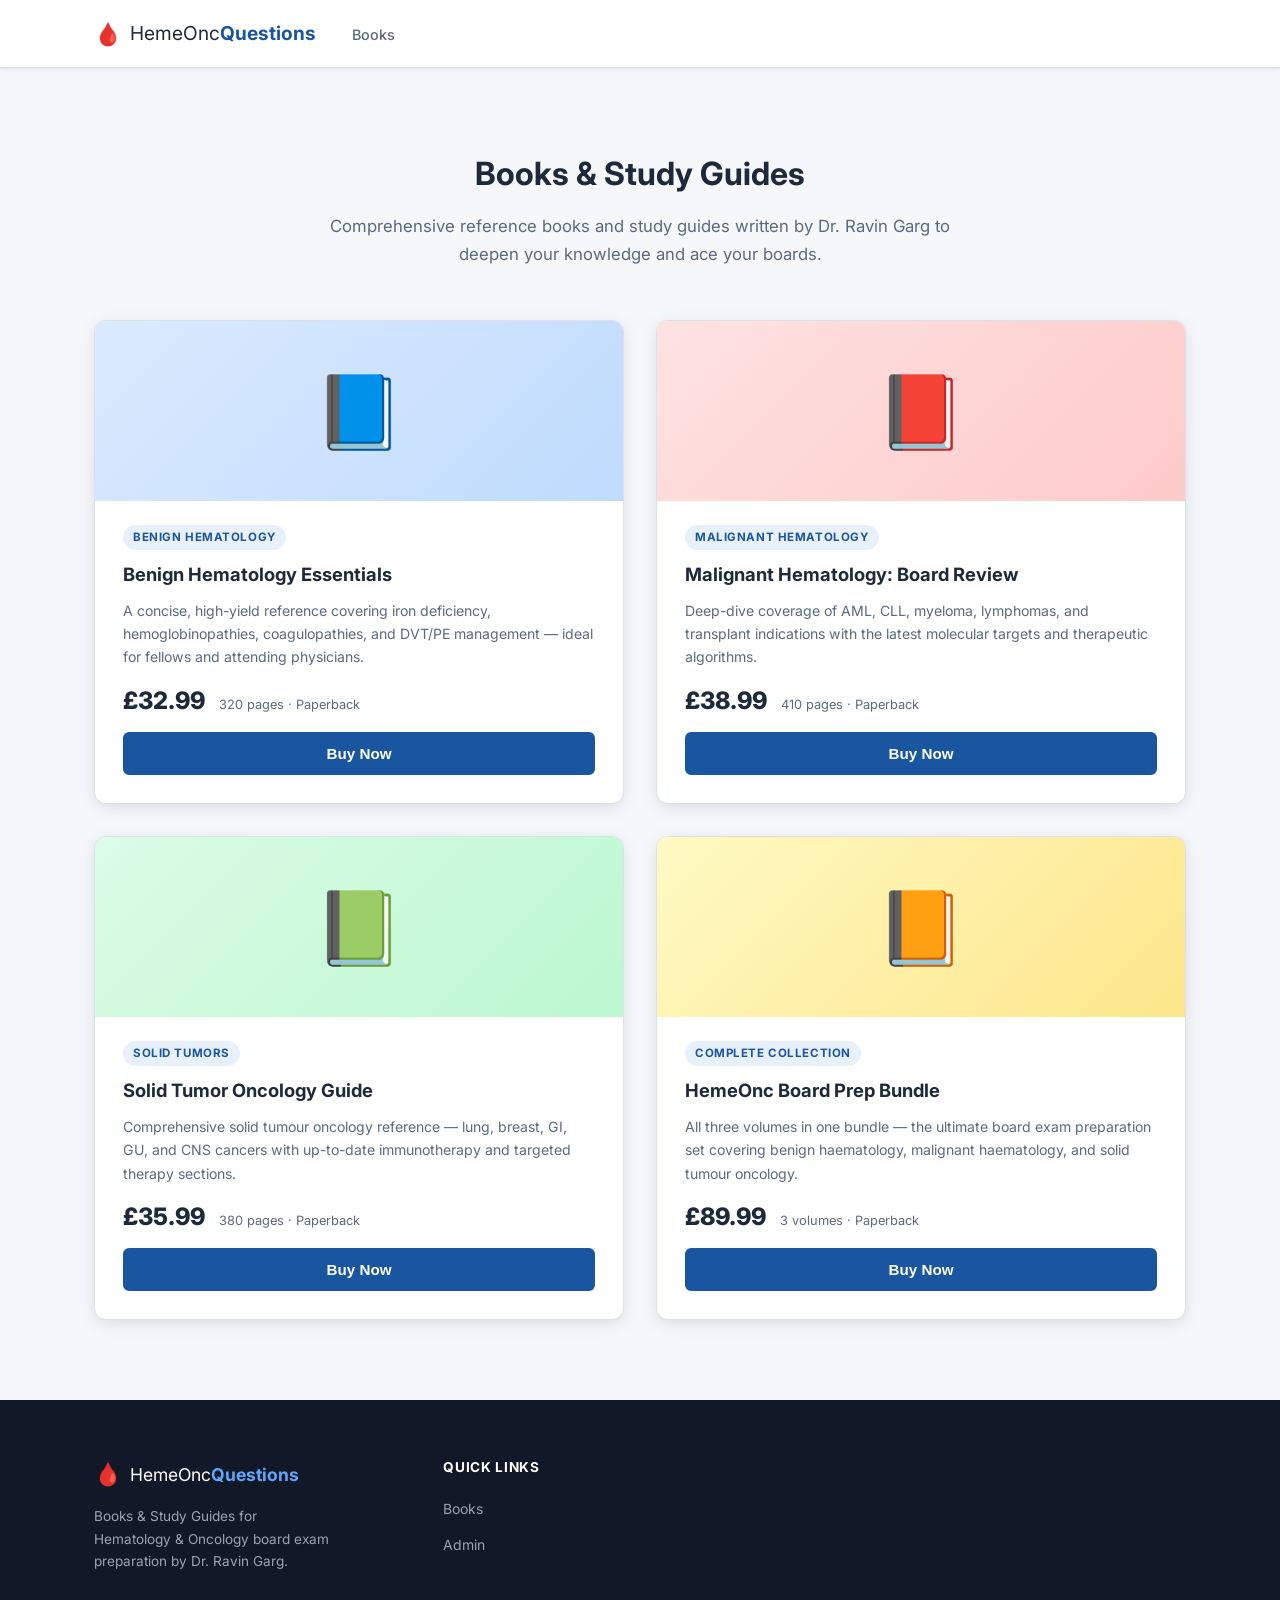
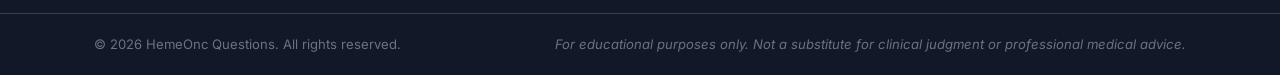
==== commit b39bca70: "Keep books functionality only, remove all other sections Co-authored-by: NARESHARADHYULA <9034604+NA" ====
--- a/index.html
+++ b/index.html
@@ -3,8 +3,8 @@
 <head>
   <meta charset="UTF-8" />
   <meta name="viewport" content="width=device-width, initial-scale=1.0" />
-  <meta name="description" content="High-yield Hematology & Oncology board exam questions with concise explanations. Trusted by thousands of fellows and clinicians worldwide." />
-  <title>HemeOnc Questions – Board Exam Prep</title>
+  <meta name="description" content="Books &amp; Study Guides for Hematology &amp; Oncology board exam preparation by Dr. Ravin Garg." />
+  <title>HemeOnc Questions – Books &amp; Study Guides</title>
   <link rel="stylesheet" href="css/styles.css" />
   <link rel="preconnect" href="https://fonts.googleapis.com" />
   <link href="https://fonts.googleapis.com/css2?family=Inter:wght@400;500;600;700&display=swap" rel="stylesheet" />
@@ -14,391 +14,20 @@
   <!-- ===== NAVIGATION ===== -->
   <header class="site-header" id="site-header">
     <div class="container nav-container">
-      <a href="#home" class="logo">
+      <a href="#" class="logo">
         <span class="logo-icon">🩸</span>
         <span class="logo-text">HemeOnc<strong>Questions</strong></span>
       </a>
       <nav class="main-nav" id="main-nav" aria-label="Main navigation">
         <ul>
-          <li><a href="#home" class="nav-link active">Home</a></li>
-          <li><a href="#features" class="nav-link">Features</a></li>
-          <li><a href="#sample" class="nav-link">Sample Questions</a></li>
-          <li><a href="#pricing" class="nav-link">Membership</a></li>
-          <li><a href="#books" class="nav-link">Books</a></li>
-          <li><a href="#faq" class="nav-link">FAQ</a></li>
-          <li><a href="#about" class="nav-link">About</a></li>
+          <li><a href="#books" class="nav-link active">Books</a></li>
         </ul>
       </nav>
-      <div class="nav-actions">
-        <a href="#pricing" class="btn btn-outline btn-sm">Log In</a>
-        <a href="#pricing" class="btn btn-primary btn-sm">Sign Up</a>
-      </div>
       <button class="hamburger" id="hamburger" aria-label="Toggle navigation" aria-expanded="false">
         <span></span><span></span><span></span>
       </button>
     </div>
   </header>
-
-  <!-- ===== HERO ===== -->
-  <section class="hero" id="home">
-    <div class="container hero-inner">
-      <div class="hero-text">
-        <span class="badge">Trusted by 15,000+ clinicians</span>
-        <h1>Master Hematology &amp; Oncology Board Exams</h1>
-        <p class="hero-sub">
-          2,600+ high-yield questions with concise, expert-written explanations.
-          Study smarter for Heme/Onc boards, in-service exams, and clinical practice.
-        </p>
-        <div class="hero-cta">
-          <a href="#pricing" class="btn btn-primary btn-lg">Start Free Trial</a>
-          <a href="#sample" class="btn btn-outline btn-lg">Try Sample Questions</a>
-        </div>
-        <ul class="hero-bullets">
-          <li>✓ Benign &amp; Malignant Hematology</li>
-          <li>✓ Solid Tumor Oncology</li>
-          <li>✓ Updated for current guidelines</li>
-          <li>✓ iOS &amp; Android apps included</li>
-        </ul>
-      </div>
-      <div class="hero-image">
-        <div class="mock-device">
-          <div class="mock-screen">
-            <div class="mock-question-card">
-              <span class="mock-tag">Malignant Hematology</span>
-              <p class="mock-q">A 58-year-old man presents with fatigue, night sweats, and splenomegaly. CBC reveals WBC 85,000/μL with 90% lymphocytes. Which finding would most support a diagnosis of CLL?</p>
-              <ul class="mock-choices">
-                <li class="correct">CD5+/CD23+ B-cell immunophenotype</li>
-                <li>t(9;22) Philadelphia chromosome</li>
-                <li>Auer rods on peripheral smear</li>
-                <li>Hypercalcemia and lytic bone lesions</li>
-              </ul>
-            </div>
-          </div>
-        </div>
-      </div>
-    </div>
-  </section>
-
-  <!-- ===== STATS BAR ===== -->
-  <div class="stats-bar">
-    <div class="container stats-inner">
-      <div class="stat-item">
-        <span class="stat-num">2,600+</span>
-        <span class="stat-label">Board-style questions</span>
-      </div>
-      <div class="stat-item">
-        <span class="stat-num">15,000+</span>
-        <span class="stat-label">Registered users</span>
-      </div>
-      <div class="stat-item">
-        <span class="stat-num">3</span>
-        <span class="stat-label">Question categories</span>
-      </div>
-      <div class="stat-item">
-        <span class="stat-num">$65</span>
-        <span class="stat-label">For 6 months access</span>
-      </div>
-    </div>
-  </div>
-
-  <!-- ===== FEATURES ===== -->
-  <section class="section features" id="features">
-    <div class="container">
-      <div class="section-header">
-        <h2>Everything You Need to Pass</h2>
-        <p>Designed by a practicing hematologist-oncologist for efficient, targeted board preparation.</p>
-      </div>
-      <div class="features-grid">
-        <div class="feature-card">
-          <div class="feature-icon">📋</div>
-          <h3>High-Yield Questions</h3>
-          <p>2,600+ board-style questions spanning benign hematology, malignant hematology, and solid tumors — all written by Dr. Ravin Garg.</p>
-        </div>
-        <div class="feature-card">
-          <div class="feature-icon">⚡</div>
-          <h3>Concise Explanations</h3>
-          <p>Brief, targeted explanations ideal for rapid review. Perfect for last-minute board prep without wading through textbooks.</p>
-        </div>
-        <div class="feature-card">
-          <div class="feature-icon">🎯</div>
-          <h3>Exam Mode</h3>
-          <p>Simulate the real exam with timed 60-question mixed practice sets. Track your progress and identify weak areas.</p>
-        </div>
-        <div class="feature-card">
-          <div class="feature-icon">🖼️</div>
-          <h3>Image Bank</h3>
-          <p>Clinical and pathology images integrated with questions to sharpen your visual diagnosis skills for image-based exam questions.</p>
-        </div>
-        <div class="feature-card">
-          <div class="feature-icon">📱</div>
-          <h3>Mobile Apps</h3>
-          <p>Study on the go with dedicated iOS and Android apps included with every subscription. Sync your progress across devices.</p>
-        </div>
-        <div class="feature-card">
-          <div class="feature-icon">🔄</div>
-          <h3>Always Up-to-Date</h3>
-          <p>Questions are regularly updated to reflect the latest NCCN guidelines, ASH-SAP, ASCO-SEP, and practice-changing trial results.</p>
-        </div>
-      </div>
-    </div>
-  </section>
-
-  <!-- ===== CATEGORIES ===== -->
-  <section class="section categories bg-light">
-    <div class="container">
-      <div class="section-header">
-        <h2>Three Core Content Areas</h2>
-        <p>Comprehensive coverage across every major topic tested on the Hematology and Oncology boards.</p>
-      </div>
-      <div class="categories-grid">
-        <div class="category-card">
-          <div class="category-header cat-benign">
-            <span class="cat-icon">🔬</span>
-            <h3>Benign Hematology</h3>
-          </div>
-          <ul class="cat-topics">
-            <li>Iron deficiency &amp; anemia of chronic disease</li>
-            <li>Sickle cell disease &amp; hemoglobinopathies</li>
-            <li>Hemolytic anemias &amp; TTP/HUS</li>
-            <li>Bleeding disorders &amp; coagulopathies</li>
-            <li>DVT/PE &amp; anticoagulation management</li>
-            <li>Bone marrow failure syndromes</li>
-          </ul>
-        </div>
-        <div class="category-card">
-          <div class="category-header cat-malignant">
-            <span class="cat-icon">🩸</span>
-            <h3>Malignant Hematology</h3>
-          </div>
-          <ul class="cat-topics">
-            <li>Acute leukemias (AML, ALL) &amp; MDS</li>
-            <li>CLL, CML &amp; MPNs</li>
-            <li>Multiple myeloma &amp; plasma cell disorders</li>
-            <li>Hodgkin &amp; Non-Hodgkin lymphomas</li>
-            <li>Stem cell transplantation</li>
-            <li>Molecular targets &amp; novel therapies</li>
-          </ul>
-        </div>
-        <div class="category-card">
-          <div class="category-header cat-solid">
-            <span class="cat-icon">🫁</span>
-            <h3>Solid Tumors</h3>
-          </div>
-          <ul class="cat-topics">
-            <li>Lung, breast &amp; GI cancers</li>
-            <li>Genitourinary &amp; gynecologic malignancies</li>
-            <li>Head &amp; neck and CNS tumors</li>
-            <li>Melanoma &amp; skin cancers</li>
-            <li>Immunotherapy &amp; targeted therapy</li>
-            <li>Oncologic emergencies</li>
-          </ul>
-        </div>
-      </div>
-    </div>
-  </section>
-
-  <!-- ===== SAMPLE QUIZ ===== -->
-  <section class="section sample-quiz" id="sample">
-    <div class="container">
-      <div class="section-header">
-        <h2>Try a Sample Question</h2>
-        <p>Experience the question format before you subscribe.</p>
-      </div>
-      <div class="quiz-wrapper">
-        <div class="quiz-card" id="quiz-card">
-          <!-- Questions are rendered by JS -->
-        </div>
-        <div class="quiz-nav">
-          <button class="btn btn-outline" id="prev-btn" disabled>← Previous</button>
-          <span class="quiz-counter" id="quiz-counter">Question 1 / 3</span>
-          <button class="btn btn-primary" id="next-btn">Next →</button>
-        </div>
-      </div>
-    </div>
-  </section>
-
-  <!-- ===== TESTIMONIALS ===== -->
-  <section class="section testimonials bg-light">
-    <div class="container">
-      <div class="section-header">
-        <h2>What Our Users Say</h2>
-      </div>
-      <div class="testimonials-grid">
-        <div class="testimonial-card">
-          <div class="stars">★★★★★</div>
-          <p>"HemeOnc Questions was the single most useful resource I used while preparing for my boards. The explanations are succinct and the content is perfectly targeted."</p>
-          <cite>— Hematology/Oncology Fellow, Academic Medical Center</cite>
-        </div>
-        <div class="testimonial-card">
-          <div class="stars">★★★★★</div>
-          <p>"I passed my boards on the first attempt. The questions closely mirrored the actual exam difficulty and the image bank was a huge plus. Highly recommend."</p>
-          <cite>— Board-certified Hematologist, Community Practice</cite>
-        </div>
-        <div class="testimonial-card">
-          <div class="stars">★★★★★</div>
-          <p>"As a practicing oncologist, I use this to keep my knowledge current. The updates tracking new trial data and guideline changes are incredibly helpful."</p>
-          <cite>— Medical Oncologist, Cancer Center</cite>
-        </div>
-      </div>
-    </div>
-  </section>
-
-  <!-- ===== PRICING ===== -->
-  <section class="section pricing" id="pricing">
-    <div class="container">
-      <div class="section-header">
-        <h2>Membership Options</h2>
-        <p>Simple, affordable pricing. Cancel anytime.</p>
-      </div>
-      <div class="pricing-grid">
-        <div class="pricing-card">
-          <div class="pricing-header">
-            <h3>1 Month</h3>
-            <div class="price"><span class="price-amount">$25</span></div>
-          </div>
-          <ul class="pricing-features">
-            <li>✓ All 2,600+ questions</li>
-            <li>✓ Full explanations</li>
-            <li>✓ Exam mode (60-Q sets)</li>
-            <li>✓ Image bank access</li>
-            <li>✓ iOS &amp; Android app</li>
-          </ul>
-          <a href="#" class="btn btn-outline btn-block">Choose Plan</a>
-        </div>
-        <div class="pricing-card pricing-featured">
-          <div class="pricing-badge">Most Popular</div>
-          <div class="pricing-header">
-            <h3>6 Months</h3>
-            <div class="price">
-              <span class="price-amount">$65</span>
-              <span class="price-note">($10.83/mo)</span>
-            </div>
-          </div>
-          <ul class="pricing-features">
-            <li>✓ All 2,600+ questions</li>
-            <li>✓ Full explanations</li>
-            <li>✓ Exam mode (60-Q sets)</li>
-            <li>✓ Image bank access</li>
-            <li>✓ iOS &amp; Android app</li>
-            <li>✓ Priority email support</li>
-          </ul>
-          <a href="#" class="btn btn-primary btn-block">Choose Plan</a>
-        </div>
-        <div class="pricing-card">
-          <div class="pricing-header">
-            <h3>12 Months</h3>
-            <div class="price">
-              <span class="price-amount">$99</span>
-              <span class="price-note">($8.25/mo)</span>
-            </div>
-          </div>
-          <ul class="pricing-features">
-            <li>✓ All 2,600+ questions</li>
-            <li>✓ Full explanations</li>
-            <li>✓ Exam mode (60-Q sets)</li>
-            <li>✓ Image bank access</li>
-            <li>✓ iOS &amp; Android app</li>
-            <li>✓ Priority email support</li>
-            <li>✓ Best value</li>
-          </ul>
-          <a href="#" class="btn btn-outline btn-block">Choose Plan</a>
-        </div>
-      </div>
-    </div>
-  </section>
-
-  <!-- ===== FAQ ===== -->
-  <section class="section faq" id="faq">
-    <div class="container">
-      <div class="section-header">
-        <h2>Frequently Asked Questions</h2>
-      </div>
-      <div class="faq-list">
-        <details class="faq-item">
-          <summary>Who is this resource designed for?</summary>
-          <p>HemeOnc Questions is designed for hematology/oncology fellows preparing for their boards, residents studying for in-service exams, and practicing clinicians who want to stay current. It is also useful for internal medicine physicians who want to strengthen their hematology and oncology knowledge.</p>
-        </details>
-        <details class="faq-item">
-          <summary>How are the questions structured?</summary>
-          <p>Questions are written in a board-style clinical vignette format with four answer choices. Each question is followed by a concise explanation covering the correct answer and key teaching points. Questions are tagged by category (benign hematology, malignant hematology, solid tumors) and difficulty level.</p>
-        </details>
-        <details class="faq-item">
-          <summary>How often is the content updated?</summary>
-          <p>The question bank is updated regularly to reflect new FDA approvals, updated NCCN guidelines, ASH/ASCO consensus statements, and landmark clinical trial results. Subscribers always have access to the most current content.</p>
-        </details>
-        <details class="faq-item">
-          <summary>Is there a free trial available?</summary>
-          <p>Yes! You can access a selection of sample questions without creating an account. To access the full question bank, choose one of our membership plans above. We do not offer refunds, so we encourage you to try the sample questions first.</p>
-        </details>
-        <details class="faq-item">
-          <summary>Does my subscription include the mobile app?</summary>
-          <p>Yes. Every paid subscription includes access to our iOS and Android mobile apps at no extra charge. Simply download the app and log in with your account credentials.</p>
-        </details>
-        <details class="faq-item">
-          <summary>Can I access the site on multiple devices?</summary>
-          <p>Yes. Your account can be used on any web browser as well as our mobile apps. Your progress and bookmarks sync across all devices automatically.</p>
-        </details>
-        <details class="faq-item">
-          <summary>What resources do you recommend using alongside this?</summary>
-          <p>We recommend using HemeOnc Questions alongside ASCO-SEP, ASH-SAP, and NCCN guidelines for comprehensive board preparation. Our resource is designed to complement these materials with focused, high-yield question practice.</p>
-        </details>
-      </div>
-    </div>
-  </section>
-
-  <!-- ===== ABOUT ===== -->
-  <section class="section about bg-light" id="about">
-    <div class="container about-inner">
-      <div class="about-avatar">
-        <div class="avatar-circle">DR</div>
-      </div>
-      <div class="about-text">
-        <h2>About the Author</h2>
-        <p>
-          HemeOnc Questions was created by <strong>Dr. Ravin Garg</strong>, a board-certified hematologist-oncologist
-          in academic practice. Recognizing the need for a focused, high-yield question bank that could fit the
-          demanding schedule of a busy fellow, Dr. Garg wrote and curated all 2,600+ questions and explanations.
-        </p>
-        <p>
-          The resource launched in 2018 and has since grown to more than 15,000 registered users worldwide,
-          spanning fellows, attending physicians, international medical graduates, and clinical pharmacists seeking
-          specialty knowledge.
-        </p>
-        <p>
-          Dr. Garg reviews and updates the content continuously, ensuring that every subscriber has access to
-          current, clinically relevant material aligned with the latest board examination blueprints.
-        </p>
-        <a href="#pricing" class="btn btn-primary">Start Studying Today</a>
-      </div>
-    </div>
-  </section>
-
-  <!-- ===== NEWS / UPDATES ===== -->
-  <section class="section news" id="news">
-    <div class="container">
-      <div class="section-header">
-        <h2>News &amp; Updates</h2>
-        <p>Stay current with recent additions and changes to the question bank.</p>
-      </div>
-      <div class="news-grid">
-        <article class="news-card">
-          <span class="news-date">March 2026</span>
-          <h3>New Questions: CAR-T Therapy Toxicity Management</h3>
-          <p>Added 25 new questions covering CRS grading, ICANS diagnosis, and management protocols for CD19-directed and BCMA-directed CAR-T constructs.</p>
-        </article>
-        <article class="news-card">
-          <span class="news-date">February 2026</span>
-          <h3>Updated: AML 2024 ELN Risk Stratification</h3>
-          <p>Questions updated to reflect the 2024 ELN risk classification and updated WHO criteria for AML diagnosis, including new molecular markers.</p>
-        </article>
-        <article class="news-card">
-          <span class="news-date">January 2026</span>
-          <h3>Expanded Solid Tumor Section</h3>
-          <p>Added 40 new questions on HER2-low breast cancer, KRAS G12C inhibitors in NSCLC, and updated immunotherapy combinations in GU malignancies.</p>
-        </article>
-      </div>
-    </div>
-  </section>
 
   <!-- ===== BOOKS ===== -->
   <section class="section books bg-light" id="books">
@@ -562,51 +191,22 @@
     </div>
   </div>
 
-  <!-- ===== CTA BANNER ===== -->
-  <section class="cta-banner">
-    <div class="container cta-inner">
-      <h2>Ready to Ace Your Boards?</h2>
-      <p>Join 15,000+ hematologists and oncologists who trust HemeOnc Questions for exam prep.</p>
-      <a href="#pricing" class="btn btn-white btn-lg">Get Started — $65 for 6 Months</a>
-    </div>
-  </section>
-
   <!-- ===== FOOTER ===== -->
   <footer class="site-footer">
     <div class="container footer-inner">
       <div class="footer-brand">
-        <a href="#home" class="logo">
+        <a href="#" class="logo">
           <span class="logo-icon">🩸</span>
           <span class="logo-text">HemeOnc<strong>Questions</strong></span>
         </a>
-        <p>High-yield Hematology &amp; Oncology board exam preparation by expert clinicians.</p>
+        <p>Books &amp; Study Guides for Hematology &amp; Oncology board exam preparation by Dr. Ravin Garg.</p>
       </div>
       <div class="footer-links">
         <div class="footer-col">
           <h4>Quick Links</h4>
           <ul>
-            <li><a href="#home">Home</a></li>
-            <li><a href="#features">Features</a></li>
-            <li><a href="#sample">Sample Questions</a></li>
             <li><a href="#books">Books</a></li>
-            <li><a href="#pricing">Membership</a></li>
-          </ul>
-        </div>
-        <div class="footer-col">
-          <h4>Information</h4>
-          <ul>
-            <li><a href="#faq">FAQ</a></li>
-            <li><a href="#about">About the Author</a></li>
-            <li><a href="#news">News &amp; Updates</a></li>
-            <li><a href="#">Contact Us</a></li>
             <li><a href="admin.html">Admin</a></li>
-          </ul>
-        </div>
-        <div class="footer-col">
-          <h4>Apps</h4>
-          <ul>
-            <li><a href="#">iOS App (App Store)</a></li>
-            <li><a href="#">Android App (Google Play)</a></li>
           </ul>
         </div>
       </div>
